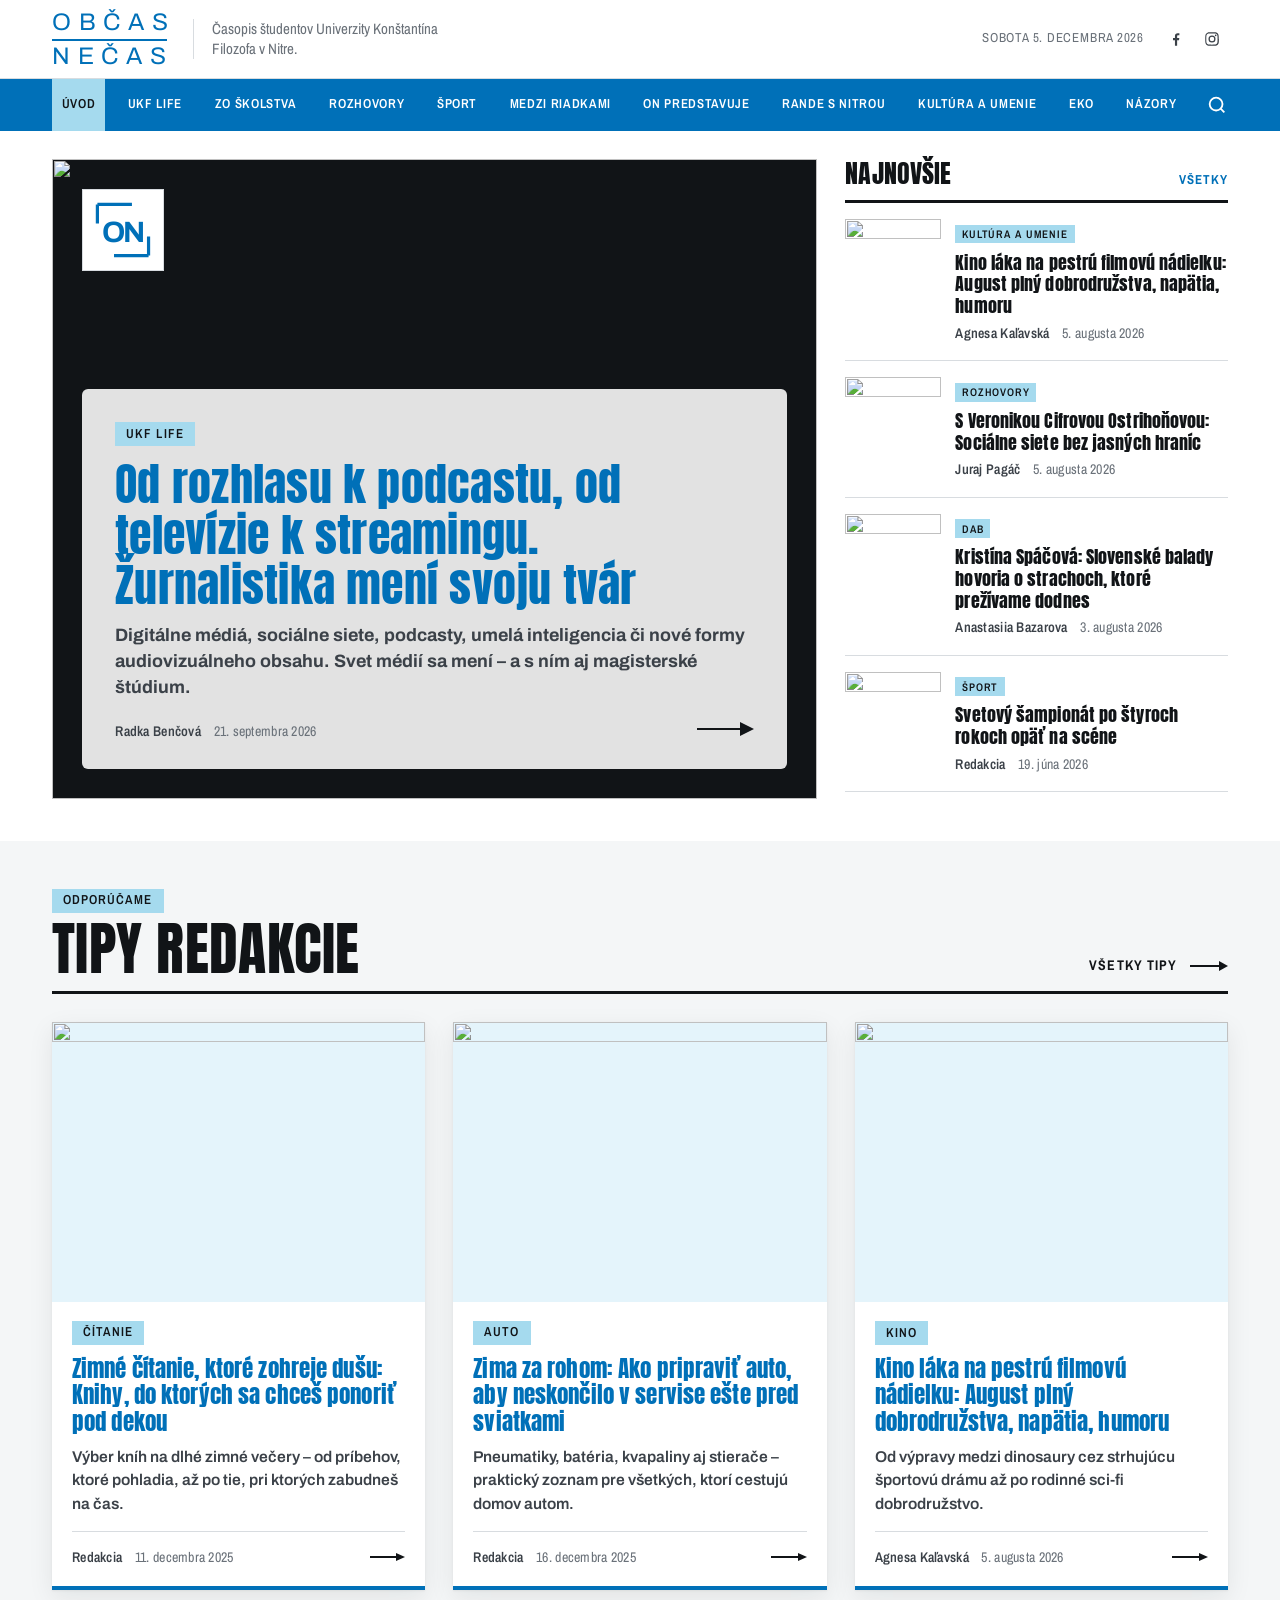
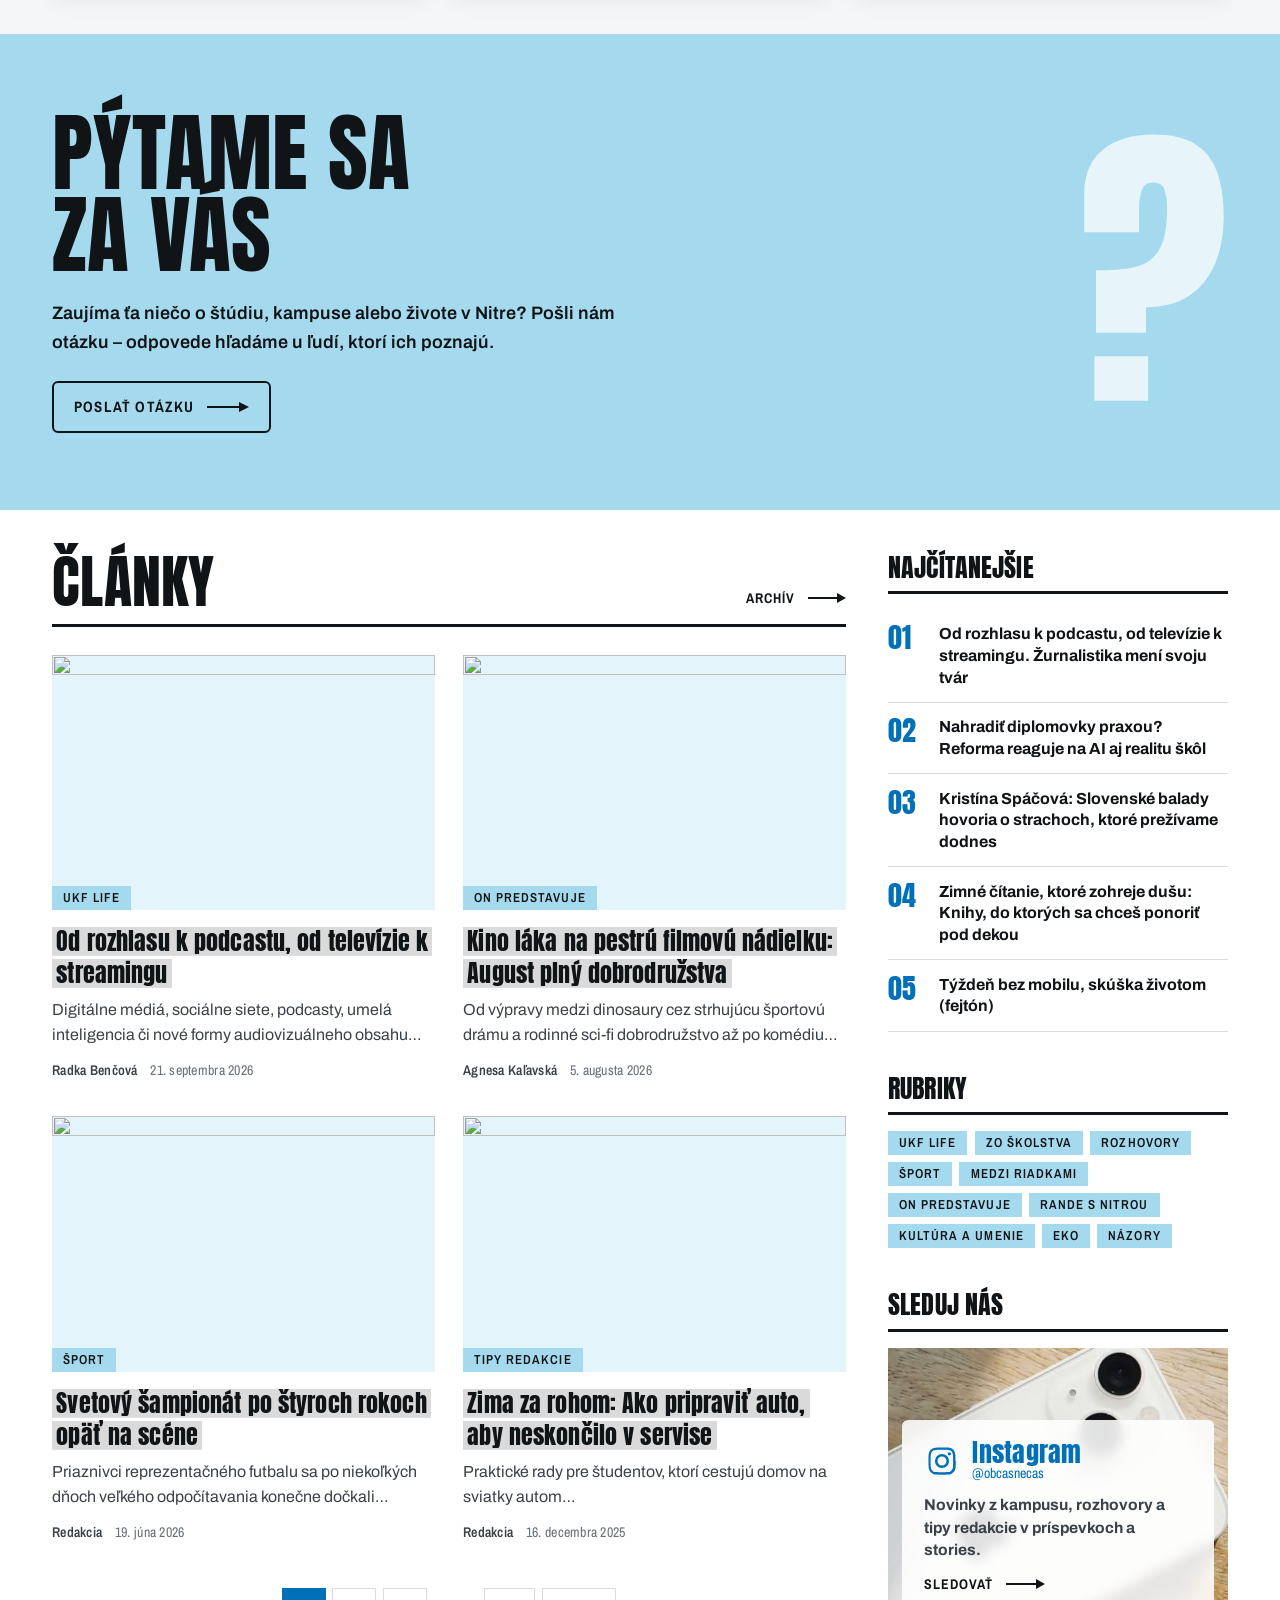
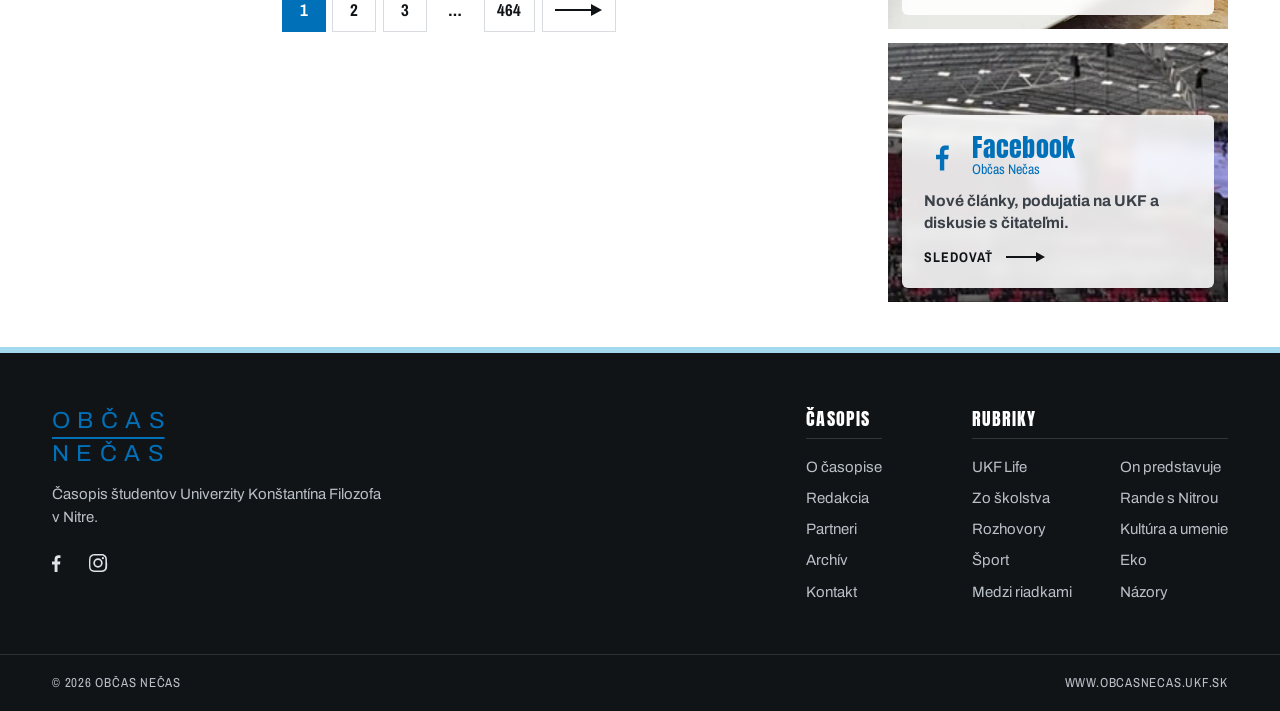
==== index.html @ a371ff27 "initial design" ====
<!DOCTYPE html>
<html lang="sk">
<head>
  <meta charset="UTF-8">
  <meta name="viewport" content="width=device-width, initial-scale=1.0">
  <title>Občas Nečas – časopis študentov UKF v Nitre</title>
  <meta name="description" content="Občas Nečas – univerzitný časopis a web študentov Univerzity Konštantína Filozofa v Nitre.">
  <meta name="theme-color" content="#0070b8">

  <link rel="preconnect" href="https://fonts.googleapis.com">
  <link rel="preconnect" href="https://fonts.gstatic.com" crossorigin>
  <link href="https://fonts.googleapis.com/css2?family=Anton&family=Archivo+Narrow:wght@400;500;600;700&family=Archivo:ital,wght@0,400;0,600;0,700;0,800;1,400;1,700&display=swap" rel="stylesheet">
  <link rel="stylesheet" href="css/main.css">
</head>
<body>

<!-- Ikony (SVG sprite) -->
<svg width="0" height="0" style="position:absolute" aria-hidden="true">
  <symbol id="i-fb" viewBox="0 0 24 24"><path d="M13.5 21v-7.5h2.5l.4-3h-2.9V8.6c0-.9.3-1.5 1.5-1.5h1.5V4.4c-.3 0-1.2-.1-2.2-.1-2.2 0-3.7 1.3-3.7 3.8v2.4H8v3h2.6V21h2.9z"/></symbol>
  <symbol id="i-ig" viewBox="0 0 24 24"><path d="M12 7.3A4.7 4.7 0 1 0 12 16.7 4.7 4.7 0 0 0 12 7.3zm0 7.7a3 3 0 1 1 0-6 3 3 0 0 1 0 6zm4.9-8.9a1.1 1.1 0 1 1 0 2.2 1.1 1.1 0 0 1 0-2.2zM21 12c0-2.5 0-2.8-.1-3.8-.1-1-.2-1.6-.4-2.2a4.6 4.6 0 0 0-2.6-2.6c-.6-.2-1.2-.4-2.2-.4C14.8 3 14.5 3 12 3s-2.8 0-3.8.1c-1 0-1.6.2-2.2.4A4.6 4.6 0 0 0 3.5 6c-.2.6-.4 1.2-.4 2.2C3 9.2 3 9.5 3 12s0 2.8.1 3.8c0 1 .2 1.6.4 2.2a4.6 4.6 0 0 0 2.6 2.6c.6.2 1.2.4 2.2.4 1 .1 1.3.1 3.8.1s2.8 0 3.8-.1c1 0 1.6-.2 2.2-.4a4.6 4.6 0 0 0 2.6-2.6c.2-.6.4-1.2.4-2.2.1-1 .1-1.3.1-3.8zm-1.7 3.7c0 .9-.2 1.4-.3 1.7a2.9 2.9 0 0 1-1.7 1.7c-.3.1-.8.3-1.7.3-1 .1-1.3.1-3.7.1s-2.7 0-3.7-.1c-.9 0-1.4-.2-1.7-.3a2.9 2.9 0 0 1-1.7-1.7c-.1-.3-.3-.8-.3-1.7-.1-1-.1-1.3-.1-3.7s0-2.7.1-3.7c0-.9.2-1.4.3-1.7a2.9 2.9 0 0 1 1.7-1.7c.3-.1.8-.3 1.7-.3 1-.1 1.3-.1 3.7-.1s2.7 0 3.7.1c.9 0 1.4.2 1.7.3a2.9 2.9 0 0 1 1.7 1.7c.1.3.3.8.3 1.7.1 1 .1 1.3.1 3.7s0 2.7-.1 3.7z"/></symbol>
  <symbol id="i-sp" viewBox="0 0 24 24"><path d="M12 3a9 9 0 1 0 0 18 9 9 0 0 0 0-18zm4.1 13a.6.6 0 0 1-.8.2c-2.3-1.4-5.1-1.7-8.5-.9a.6.6 0 1 1-.3-1.1c3.7-.8 6.8-.5 9.4 1a.6.6 0 0 1 .2.8zm1.1-2.4a.7.7 0 0 1-1 .2c-2.6-1.6-6.5-2-9.6-1.1a.7.7 0 1 1-.4-1.4c3.5-1 7.8-.5 10.8 1.3.3.2.4.7.2 1zm.1-2.5C14.2 9.3 9.1 9.1 6.1 10a.8.8 0 1 1-.5-1.6c3.4-1 9-.8 12.6 1.3a.8.8 0 0 1-.9 1.4z"/></symbol>
  <symbol id="i-menu" viewBox="0 0 24 24"><path d="M3 6h18M3 12h18M3 18h18"/></symbol>
  <symbol id="i-search" viewBox="0 0 24 24"><circle cx="11" cy="11" r="7"/><path d="m20 20-4-4"/></symbol>
  <!-- ON logo: modré ON s rohovými linkami -->
  <symbol id="on-logo" viewBox="0 0 100 100">
    <path d="M10 10H64M10 10V40M90 90H36M90 90V60" fill="none" stroke="#0070b8" stroke-width="5"/>
    <text x="50" y="69" text-anchor="middle" fill="#0070b8" font-family="Archivo, Arial, sans-serif" font-weight="700" font-size="46" letter-spacing="-2">ON</text>
  </symbol>
</svg>

<a class="skip-link" href="#obsah">Preskočiť na obsah</a>

<!-- ============ HLAVIČKA ============ -->
<header>
  <div class="masthead">
    <div class="container">
      <a class="brand" href="index.html" aria-label="Občas Nečas – úvod">
        <span class="wordmark"><span>Občas</span><span>Nečas</span></span>
        <span class="brand__tagline">Časopis študentov Univerzity Konštantína Filozofa v&nbsp;Nitre.</span>
      </a>
      <div class="masthead__aside">
        <span class="masthead__date" id="dnes">pondelok, 5. októbra 2026</span>
        <ul class="social">
          <li><a href="https://www.facebook.com/ObcasNecas/" target="_blank" rel="noopener" aria-label="Facebook"><svg><use href="#i-fb"/></svg></a></li>
          <li><a href="https://www.instagram.com/ObcasNecas/" target="_blank" rel="noopener" aria-label="Instagram"><svg><use href="#i-ig"/></svg></a></li>
        </ul>
      </div>
    </div>
  </div>

  <nav class="nav" aria-label="Rubriky">
    <div class="container">
      <button class="nav__toggle" type="button" aria-expanded="false" aria-controls="menu">
        <svg aria-hidden="true"><use href="#i-menu"/></svg> Rubriky
      </button>
      <ul class="nav__menu" id="menu">
        <li><a href="index.html" aria-current="page">Úvod</a></li>
        <li><a href="#">UKF Life</a></li>
        <li><a href="rubrika.html">Zo školstva</a></li>
        <li><a href="#">Rozhovory</a></li>
        <li><a href="#">Šport</a></li>
        <li><a href="#">Medzi riadkami</a></li>
        <li><a href="#">ON predstavuje</a></li>
        <li><a href="#">Rande s Nitrou</a></li>
        <li><a href="#">Kultúra a umenie</a></li>
        <li><a href="#">EKO</a></li>
        <li><a href="#">Názory</a></li>
      </ul>
      <button class="nav__search-toggle" type="button" aria-label="Vyhľadať">
        <svg aria-hidden="true"><use href="#i-search"/></svg>
      </button>
    </div>
  </nav>
</header>

<main id="obsah">

  <!-- ============ HLAVNÝ ČLÁNOK — v štýle IG príspevku ============ -->
  <section class="lead container" aria-label="Hlavný článok">
    <div class="lead__grid">

      <article class="hero">
        <img class="hero__img" src="https://www.obcasnecas.ukf.sk/wp-content/2026/09/1.1..jpg" alt="">
        <span class="on-logo" aria-hidden="true"><svg><use href="#on-logo"/></svg></span>
        <div class="post-panel">
          <a class="tab" href="#">UKF Life</a>
          <h2><a href="clanok.html">Od rozhlasu k podcastu, od televízie k streamingu. Žurnalistika mení svoju tvár</a></h2>
          <p>Digitálne médiá, sociálne siete, podcasty, umelá inteligencia či nové formy audiovizuálneho obsahu. Svet médií sa mení – a s ním aj magisterské štúdium.</p>
          <div class="post-panel__foot">
            <div class="meta"><span class="author">Radka Benčová</span><span>21. septembra 2026</span></div>
            <a href="clanok.html" aria-label="Čítať článok"><span class="arrow" aria-hidden="true"></span></a>
          </div>
        </div>
      </article>

      <aside class="latest" aria-labelledby="najnovsie">
        <div class="latest__head">
          <h2 id="najnovsie">Najnovšie</h2>
          <a href="#clanky">Všetky</a>
        </div>
        <ol>
          <li>
            <img src="https://www.obcasnecas.ukf.sk/wp-content/2026/08/labkova_patrola_02-3.jpg" alt="" loading="lazy">
            <div>
              <a class="tab" href="#">Kultúra a umenie</a>
              <h3><a href="clanok.html">Kino láka na pestrú filmovú nádielku: August plný dobrodružstva, napätia, humoru</a></h3>
              <div class="meta"><span class="author">Agnesa Kaľavská</span><span>5. augusta 2026</span></div>
            </div>
          </li>
          <li>
            <img src="https://www.obcasnecas.ukf.sk/wp-content/2026/04/veronika-scaled.jpg" alt="" loading="lazy">
            <div>
              <a class="tab" href="#">Rozhovory</a>
              <h3><a href="clanok.html">S Veronikou Cifrovou Ostrihoňovou: Sociálne siete bez jasných hraníc</a></h3>
              <div class="meta"><span class="author">Juraj Pagáč</span><span>5. augusta 2026</span></div>
            </div>
          </li>
          <li>
            <img src="https://www.obcasnecas.ukf.sk/wp-content/2026/08/kristinna.jpg" alt="" loading="lazy">
            <div>
              <a class="tab" href="#">DAB</a>
              <h3><a href="clanok.html">Kristína Spáčová: Slovenské balady hovoria o strachoch, ktoré prežívame dodnes</a></h3>
              <div class="meta"><span class="author">Anastasiia Bazarova</span><span>3. augusta 2026</span></div>
            </div>
          </li>
          <li>
            <img src="https://www.obcasnecas.ukf.sk/wp-content/2026/06/iii.jpg" alt="" loading="lazy">
            <div>
              <a class="tab" href="#">Šport</a>
              <h3><a href="clanok.html">Svetový šampionát po štyroch rokoch opäť na scéne</a></h3>
              <div class="meta"><span class="author">Redakcia</span><span>19. júna 2026</span></div>
            </div>
          </li>
        </ol>
      </aside>

    </div>
  </section>

  <!-- ============ TIPY REDAKCIE ============ -->
  <section class="section section--alt" id="tipy" aria-labelledby="h-tipy">
    <div class="container">
      <header class="section-head">
        <div>
          <span class="tab">Odporúčame</span>
          <h2 id="h-tipy">Tipy redakcie</h2>
        </div>
        <a class="section-head__more" href="#">Všetky tipy <span class="arrow" aria-hidden="true"></span></a>
      </header>

      <div class="tips">
        <article class="tip">
          <a class="tip__media" href="clanok.html" tabindex="-1" aria-hidden="true">
            <img src="https://www.obcasnecas.ukf.sk/wp-content/2025/12/image-16.png" alt="" loading="lazy">
          </a>
          <div class="tip__body">
            <span class="tab">Čítanie</span>
            <h3><a href="clanok.html">Zimné čítanie, ktoré zohreje dušu: Knihy, do ktorých sa chceš ponoriť pod dekou</a></h3>
            <p>Výber kníh na dlhé zimné večery – od príbehov, ktoré pohladia, až po tie, pri ktorých zabudneš na čas.</p>
            <div class="tip__foot">
              <span class="meta"><span class="author">Redakcia</span><span>11. decembra 2025</span></span>
              <a class="tip__more" href="clanok.html"><span class="arrow" aria-hidden="true"></span></a>
            </div>
          </div>
        </article>

        <article class="tip">
          <a class="tip__media" href="clanok.html" tabindex="-1" aria-hidden="true">
            <img src="https://www.obcasnecas.ukf.sk/wp-content/2025/12/gg-scaled.jpg" alt="" loading="lazy">
          </a>
          <div class="tip__body">
            <span class="tab">Auto</span>
            <h3><a href="clanok.html">Zima za rohom: Ako pripraviť auto, aby neskončilo v servise ešte pred sviatkami</a></h3>
            <p>Pneumatiky, batéria, kvapaliny aj stierače – praktický zoznam pre všetkých, ktorí cestujú domov autom.</p>
            <div class="tip__foot">
              <span class="meta"><span class="author">Redakcia</span><span>16. decembra 2025</span></span>
              <a class="tip__more" href="clanok.html"><span class="arrow" aria-hidden="true"></span></a>
            </div>
          </div>
        </article>

        <article class="tip">
          <a class="tip__media" href="clanok.html" tabindex="-1" aria-hidden="true">
            <img src="https://www.obcasnecas.ukf.sk/wp-content/2026/08/labkova_patrola_02-3.jpg" alt="" loading="lazy">
          </a>
          <div class="tip__body">
            <span class="tab">Kino</span>
            <h3><a href="clanok.html">Kino láka na pestrú filmovú nádielku: August plný dobrodružstva, napätia, humoru</a></h3>
            <p>Od výpravy medzi dinosaury cez strhujúcu športovú drámu až po rodinné sci-fi dobrodružstvo.</p>
            <div class="tip__foot">
              <span class="meta"><span class="author">Agnesa Kaľavská</span><span>5. augusta 2026</span></span>
              <a class="tip__more" href="clanok.html"><span class="arrow" aria-hidden="true"></span></a>
            </div>
          </div>
        </article>
      </div>
    </div>
  </section>

  <!-- ============ PÝTAME SA ZA VÁS — strana z tlače ============ -->
  <section class="ask" aria-labelledby="h-ask">
    <div class="container">
      <div class="ask__content">
        <h2 id="h-ask">Pýtame sa<br>za vás</h2>
        <p>Zaujíma ťa niečo o štúdiu, kampuse alebo živote v Nitre? Pošli nám otázku – odpovede hľadáme u ľudí, ktorí ich poznajú.</p>
        <a class="btn btn--ghost" href="kontakt.html#formular">Poslať otázku <span class="arrow" aria-hidden="true"></span></a>
      </div>
      <span class="ask__mark" aria-hidden="true">?</span>
    </div>
  </section>

  <!-- ============ ČLÁNKY + BOČNÝ PANEL ============ -->
  <section class="section" id="clanky" aria-labelledby="h-clanky">
    <div class="container split">
      <div>
        <header class="section-head">
          <h2 id="h-clanky">Články</h2>
          <a class="section-head__more" href="#">Archív <span class="arrow" aria-hidden="true"></span></a>
        </header>

        <div class="grid grid--2">
          <article class="card">
            <a class="card__media" href="clanok.html">
              <img src="https://www.obcasnecas.ukf.sk/wp-content/2026/09/1.1..jpg" alt="" loading="lazy">
              <span class="tab">UKF Life</span>
            </a>
            <div class="card__body">
              <h3><a href="clanok.html"><span class="headline-band">Od rozhlasu k podcastu, od televízie k streamingu</span></a></h3>
              <p>Digitálne médiá, sociálne siete, podcasty, umelá inteligencia či nové formy audiovizuálneho obsahu…</p>
              <div class="meta"><span class="author">Radka Benčová</span><span>21. septembra 2026</span></div>
            </div>
          </article>

          <article class="card">
            <a class="card__media" href="clanok.html">
              <img src="https://www.obcasnecas.ukf.sk/wp-content/2026/08/labkova_patrola_02-3.jpg" alt="" loading="lazy">
              <span class="tab">ON predstavuje</span>
            </a>
            <div class="card__body">
              <h3><a href="clanok.html"><span class="headline-band">Kino láka na pestrú filmovú nádielku: August plný dobrodružstva</span></a></h3>
              <p>Od výpravy medzi dinosaury cez strhujúcu športovú drámu a rodinné sci-fi dobrodružstvo až po komédiu…</p>
              <div class="meta"><span class="author">Agnesa Kaľavská</span><span>5. augusta 2026</span></div>
            </div>
          </article>

          <article class="card">
            <a class="card__media" href="clanok.html">
              <img src="https://www.obcasnecas.ukf.sk/wp-content/2026/06/iii.jpg" alt="" loading="lazy">
              <span class="tab">Šport</span>
            </a>
            <div class="card__body">
              <h3><a href="clanok.html"><span class="headline-band">Svetový šampionát po štyroch rokoch opäť na scéne</span></a></h3>
              <p>Priaznivci reprezentačného futbalu sa po niekoľkých dňoch veľkého odpočítavania konečne dočkali…</p>
              <div class="meta"><span class="author">Redakcia</span><span>19. júna 2026</span></div>
            </div>
          </article>

          <article class="card">
            <a class="card__media" href="clanok.html">
              <img src="https://www.obcasnecas.ukf.sk/wp-content/2025/12/gg-scaled.jpg" alt="" loading="lazy">
              <span class="tab">Tipy redakcie</span>
            </a>
            <div class="card__body">
              <h3><a href="clanok.html"><span class="headline-band">Zima za rohom: Ako pripraviť auto, aby neskončilo v servise</span></a></h3>
              <p>Praktické rady pre študentov, ktorí cestujú domov na sviatky autom…</p>
              <div class="meta"><span class="author">Redakcia</span><span>16. decembra 2025</span></div>
            </div>
          </article>
        </div>

        <nav class="pagination" aria-label="Stránkovanie">
          <span aria-current="page">1</span>
          <a href="#">2</a>
          <a href="#">3</a>
          <span class="dots">…</span>
          <a href="#">464</a>
          <a href="#"><span class="arrow" aria-hidden="true"></span></a>
        </nav>
      </div>

      <aside aria-label="Bočný panel">
        <section class="widget">
          <h2 class="widget__title">Najčítanejšie</h2>
          <ol class="popular">
            <li><a href="clanok.html">Od rozhlasu k podcastu, od televízie k streamingu. Žurnalistika mení svoju tvár</a></li>
            <li><a href="clanok.html">Nahradiť diplomovky praxou? Reforma reaguje na AI aj realitu škôl</a></li>
            <li><a href="clanok.html">Kristína Spáčová: Slovenské balady hovoria o strachoch, ktoré prežívame dodnes</a></li>
            <li><a href="clanok.html">Zimné čítanie, ktoré zohreje dušu: Knihy, do ktorých sa chceš ponoriť pod dekou</a></li>
            <li><a href="clanok.html">Týždeň bez mobilu, skúška životom (fejtón)</a></li>
          </ol>
        </section>

        <section class="widget">
          <h2 class="widget__title">Rubriky</h2>
          <div class="rubrics">
            <a class="tab" href="#">UKF Life</a>
            <a class="tab" href="rubrika.html">Zo školstva</a>
            <a class="tab" href="#">Rozhovory</a>
            <a class="tab" href="#">Šport</a>
            <a class="tab" href="#">Medzi riadkami</a>
            <a class="tab" href="#">On predstavuje</a>
            <a class="tab" href="#">Rande s Nitrou</a>
            <a class="tab" href="#">Kultúra a umenie</a>
            <a class="tab" href="#">Eko</a>
            <a class="tab" href="#">Názory</a>
          </div>
        </section>

        <section class="widget" aria-labelledby="h-sledujte">
          <h2 class="widget__title" id="h-sledujte">Sleduj nás</h2>

          <!-- Instagram — v štýle IG príspevku: fotka + priesvitný panel -->
          <a class="social-box social-box--ig" href="https://www.instagram.com/ObcasNecas/" target="_blank" rel="noopener">
            <img class="social-box__bg" src="img/instagram/ig-box.jpg" alt="" loading="lazy">
            <span class="social-box__panel">
              <span class="social-box__head">
                <svg aria-hidden="true"><use href="#i-ig"/></svg>
                <span><strong>Instagram</strong>@obcasnecas</span>
              </span>
              <span class="social-box__text">Novinky z kampusu, rozhovory a tipy redakcie v príspevkoch a stories.</span>
              <span class="social-box__cta">Sledovať <span class="arrow" aria-hidden="true"></span></span>
            </span>
          </a>

          <!-- Facebook — rovnaký štýl: fotka + priesvitný panel -->
          <a class="social-box social-box--fb" href="https://www.facebook.com/ObcasNecas/" target="_blank" rel="noopener">
            <img class="social-box__bg" src="img/instagram/fb-box.jpg" alt="" loading="lazy">
            <span class="social-box__panel">
              <span class="social-box__head">
                <svg aria-hidden="true"><use href="#i-fb"/></svg>
                <span><strong>Facebook</strong>Občas Nečas</span>
              </span>
              <span class="social-box__text">Nové články, podujatia na UKF a diskusie s čitateľmi.</span>
              <span class="social-box__cta">Sledovať <span class="arrow" aria-hidden="true"></span></span>
            </span>
          </a>
        </section>
      </aside>
    </div>
  </section>

</main>

<!-- ============ PÄTIČKA ============ -->
<footer class="footer">
  <div class="container footer__top">
    <div class="footer__brand">
      <a class="wordmark" href="index.html"><span>Občas</span><span>Nečas</span></a>
      <p>Časopis študentov Univerzity Konštantína Filozofa v&nbsp;Nitre.</p>
      <div class="footer__social">
        <a href="https://www.facebook.com/ObcasNecas/" target="_blank" rel="noopener" aria-label="Facebook"><svg aria-hidden="true"><use href="#i-fb"/></svg></a>
        <a href="https://www.instagram.com/ObcasNecas/" target="_blank" rel="noopener" aria-label="Instagram"><svg aria-hidden="true"><use href="#i-ig"/></svg></a>
      </div>
    </div>

    <nav class="footer__nav" aria-label="Pätička">
      <div>
        <h3>Časopis</h3>
        <ul class="footer__links">
          <li><a href="o-casopise.html">O časopise</a></li>
          <li><a href="redakcia.html">Redakcia</a></li>
          <li><a href="partneri.html">Partneri</a></li>
          <li><a href="archiv.html">Archív</a></li>
          <li><a href="kontakt.html">Kontakt</a></li>
        </ul>
      </div>
      <div>
        <h3>Rubriky</h3>
        <ul class="footer__links footer__links--cols">
          <li><a href="#">UKF Life</a></li>
          <li><a href="rubrika.html">Zo školstva</a></li>
          <li><a href="#">Rozhovory</a></li>
          <li><a href="#">Šport</a></li>
          <li><a href="#">Medzi riadkami</a></li>
          <li><a href="#">On predstavuje</a></li>
          <li><a href="#">Rande s Nitrou</a></li>
          <li><a href="#">Kultúra a umenie</a></li>
          <li><a href="#">Eko</a></li>
          <li><a href="#">Názory</a></li>
        </ul>
      </div>
    </nav>
  </div>

  <!-- folio — ako pätička strany v tlači -->
  <div class="folio">
    <div class="container">
      <span>© 2026 Občas Nečas</span>
      <a href="https://www.obcasnecas.ukf.sk">www.obcasnecas.ukf.sk</a>
    </div>
  </div>
</footer>

<script>
  // mobilné menu
  const nav = document.querySelector('.nav');
  const toggle = nav.querySelector('.nav__toggle');
  toggle.addEventListener('click', () => {
    const open = nav.classList.toggle('is-open');
    toggle.setAttribute('aria-expanded', open);
  });


  // dnešný dátum
  document.getElementById('dnes').textContent =
    new Date().toLocaleDateString('sk-SK', { weekday: 'long', day: 'numeric', month: 'long', year: 'numeric' });
</script>
</body>
</html>
---- css/main.css ----
/* ==========================================================================
   OBČAS NEČAS — main.css
   Nový vizuál webu časopisu študentov UKF v Nitre.

   Dizajnový jazyk je odvodený z dvoch zdrojov, aby web, tlač a sociálne
   siete pôsobili ako jedna značka (rovnaký princíp ako Spektrum STU, kde
   web preberá písma, rubriky aj čierny „SPEKTRUM“ blok z tlačeného vydania):

   1) Tlačené vydanie 02/2022
      - titulky v kondenzovanom grotesku (Impact)   -> Anton
      - sivý pás #dadada za titulkom                 -> .headline-band
      - svetlomodrá #a5daee: záložka rubriky, popisky fotiek
      - sadzba textu Arial Narrow                    -> Archivo / Archivo Narrow
      - logo OBČAS / NEČAS: riedené verzálky       -> .wordmark
      - pätička strany „Občas nečas | www.obcasnecas.ukf.sk“
      - otáznik „Pýtame sa za vás“                   -> .ask

   2) Príspevky na Instagrame
      - modré ON logo v bielom štvorci               -> .on-logo
      - modrý titulok #0070b8 + tučný perex na
        priesvitnom bielom paneli + šípka →          -> .post-panel
   ========================================================================== */

/* ---------- 1. Tokeny ---------- */
:root {
  /* farby značky */
  --on-blue: #0070b8;          /* modrá z loga a IG titulkov */
  --on-blue-dark: #005189;
  --on-sky: #a5daee;           /* svetlomodrá z tlače (záložky, popisky) */
  --on-sky-soft: #e4f4fb;
  --on-gray: #dadada;          /* sivý pás za titulkom v tlači */

  /* neutrálne */
  --ink: #111417;
  --ink-soft: #3b4148;
  --muted: #6a7179;
  --line: #d8dce0;
  --paper: #ffffff;
  --paper-alt: #f4f6f7;
  --panel: rgba(255, 255, 255, 0.88);

  /* písma */
  --font-display: "Anton", Impact, "Arial Narrow Bold", sans-serif;
  --font-body: "Archivo", "Arial", system-ui, sans-serif;
  --font-narrow: "Archivo Narrow", "Arial Narrow", "Archivo", sans-serif;

  /* rozmery */
  --container: 1240px;
  --gutter: clamp(16px, 3vw, 32px);
  --gap: clamp(16px, 2.2vw, 28px);
  --radius: 6px;               /* IG panely majú jemne zaoblené rohy */

  --shadow: 0 1px 2px rgba(17, 20, 23, .06), 0 8px 24px rgba(17, 20, 23, .08);
  --ease: cubic-bezier(.2, .7, .2, 1);
}

/* ---------- 2. Základ ---------- */
*,
*::before,
*::after { box-sizing: border-box; }

html { -webkit-text-size-adjust: 100%; scroll-behavior: smooth; }

body {
  margin: 0;
  background: var(--paper);
  color: var(--ink);
  font-family: var(--font-body);
  font-size: 1.0625rem;
  line-height: 1.6;
  -webkit-font-smoothing: antialiased;
  text-rendering: optimizeLegibility;
}

img { display: block; max-width: 100%; height: auto; }

a { color: inherit; text-decoration: none; }
a:hover { color: var(--on-blue); }

:focus-visible {
  outline: 3px solid var(--on-blue);
  outline-offset: 2px;
}

h1, h2, h3, h4 {
  margin: 0;
  font-family: var(--font-display);
  font-weight: 400;              /* Anton má len jeden rez */
  line-height: 1.12;
  letter-spacing: .005em;
}

p { margin: 0 0 1em; }

.container {
  width: 100%;
  max-width: var(--container);
  margin-inline: auto;
  padding-inline: var(--gutter);
}

.sr-only {
  position: absolute !important;
  width: 1px; height: 1px;
  overflow: hidden;
  clip: rect(0 0 0 0);
  white-space: nowrap;
}

.skip-link {
  position: absolute;
  left: 1rem; top: -100px;
  z-index: 100;
  padding: .6rem 1rem;
  background: var(--on-blue);
  color: #fff;
  font-weight: 700;
}
.skip-link:focus { top: 1rem; color: #fff; }

/* ---------- 3. Značka ---------- */

/* ON logo — biely štvorec, modré ON s rohovými linkami (ako na IG) */
.on-logo {
  display: inline-grid;
  place-items: center;
  flex: none;
  width: 64px;
  aspect-ratio: 1;
  background: #fff;
  box-shadow: inset 0 0 0 1px var(--line);
}
.on-logo svg { width: 78%; height: auto; }

/* Wordmark OBČAS / NEČAS — z obálky tlačeného vydania: riedené verzálky
   pod sebou, oddelené modrou linkou */
.wordmark {
  display: inline-flex;
  flex-direction: column;
  flex: none;
  color: var(--on-blue);
  font-family: var(--font-body);
  font-weight: 400;
  font-size: clamp(1.15rem, 1.9vw, 1.5rem);
  line-height: 1;
  letter-spacing: .32em;
  text-transform: uppercase;
  white-space: nowrap;
}
.wordmark span + span {
  margin-top: .2em;
  padding-top: .2em;
  /* linka končí na poslednom písmene — odpočíta riedenie (.32em) za „S“ */
  background: linear-gradient(var(--wordmark-rule, currentColor), var(--wordmark-rule, currentColor))
    left top / calc(100% - .32em) 2px no-repeat;
}
.wordmark:hover { color: var(--on-blue-dark); }

/* Záložka rubriky — svetlomodrý štítok z hlavičky strany v tlači */
.tab {
  display: inline-block;
  padding: .3em .85em .25em;
  background: var(--on-sky);
  color: var(--ink);
  font-family: var(--font-narrow);
  font-size: .8125rem;
  font-weight: 600;
  letter-spacing: .08em;
  line-height: 1.3;
  text-transform: uppercase;
}
a.tab:hover { background: var(--on-blue); color: #fff; }

.tab--blue { background: var(--on-blue); color: #fff; }

/* Titulok so sivým pásom — ako „Jozef Palitefka: Prvá pomoc…“ v tlači */
.headline-band {
  display: inline;
  padding: 0 .18em;
  /* pás je nižší než content-box písma Anton, aby neprekryl dĺžne
     (p, y, j) predchádzajúceho riadku */
  background: linear-gradient(var(--on-gray), var(--on-gray)) 0 60% / 100% 78% no-repeat;
  -webkit-box-decoration-break: clone;
  box-decoration-break: clone;
}

/* Šípka → z IG príspevkov */
.arrow {
  display: inline-block;
  width: 2.75em;
  height: .75em;
  flex: none;
  background:
    linear-gradient(currentColor, currentColor) left center / calc(100% - .35em) 2px no-repeat;
  position: relative;
  transition: transform .25s var(--ease);
}
.arrow::after {
  content: "";
  position: absolute;
  right: 0; top: 50%;
  border-left: .7em solid currentColor;
  border-top: .375em solid transparent;
  border-bottom: .375em solid transparent;
  transform: translateY(-50%);
}
a:hover .arrow { transform: translateX(6px); }

/* Meta riadok článku — štýl pätičky strany */
.meta {
  display: flex;
  flex-wrap: wrap;
  gap: .25em .9em;
  color: var(--muted);
  font-family: var(--font-narrow);
  font-size: .875rem;
  letter-spacing: .02em;
}
.meta .author { color: var(--ink-soft); font-weight: 600; }

/* ---------- 4. Hlavička ---------- */
.social {
  display: flex;
  gap: .25rem;
  margin: 0; padding: 0;
  list-style: none;
}
.social a {
  display: grid;
  place-items: center;
  width: 32px; height: 32px;
  color: var(--ink-soft);
}
.social a:hover { color: var(--on-blue); }
.social svg { width: 18px; height: 18px; fill: currentColor; }

.masthead {
  border-bottom: 1px solid var(--line);
}
.masthead .container {
  display: flex;
  align-items: center;
  justify-content: space-between;
  gap: var(--gap);
  min-height: 64px;
  padding-block: 10px;
}
.brand {
  display: flex;
  align-items: center;
  gap: 1.1rem;
  min-width: 0;
}
.masthead__aside {
  display: flex;
  align-items: center;
  gap: 1rem;
}
.masthead__date {
  display: none;
  color: var(--muted);
  font-family: var(--font-narrow);
  font-size: .8125rem;
  letter-spacing: .06em;
  text-transform: uppercase;
}
.brand__tagline {
  display: none;
  max-width: 17em;
  padding-left: 1.1rem;
  border-left: 1px solid var(--line);
  color: var(--muted);
  font-family: var(--font-narrow);
  font-size: .9375rem;
  line-height: 1.35;
}


/* Navigácia — modrý pás, aktívna rubrika ako svetlomodrá záložka */
.nav {
  position: sticky;
  top: 0;
  z-index: 50;
  background: var(--on-blue);
  color: #fff;
}
.nav .container {
  display: flex;
  align-items: stretch;
  justify-content: space-between;
  min-height: 52px;
}
.nav__toggle,
.nav__search-toggle {
  display: inline-flex;
  align-items: center;
  gap: .6rem;
  padding: 0 .25rem;
  border: 0;
  background: none;
  color: inherit;
  font-family: var(--font-narrow);
  font-size: .9375rem;
  font-weight: 600;
  letter-spacing: .1em;
  text-transform: uppercase;
  cursor: pointer;
}
.nav__toggle svg,
.nav__search-toggle svg { width: 22px; height: 22px; stroke: currentColor; fill: none; stroke-width: 2; }

.nav__menu {
  display: none;
  margin: 0; padding: 0;
  list-style: none;
}
.nav__menu a {
  display: flex;
  align-items: center;
  height: 100%;
  padding: .85rem .8rem;
  font-family: var(--font-narrow);
  font-size: .9375rem;
  font-weight: 600;
  letter-spacing: .07em;
  text-transform: uppercase;
  white-space: nowrap;
}
.nav__menu a:hover { background: var(--on-blue-dark); color: #fff; }
.nav__menu a[aria-current="page"] { background: var(--on-sky); color: var(--ink); }

/* mobilné menu */
.nav.is-open .nav__menu {
  display: block;
  position: absolute;
  left: 0; right: 0; top: 100%;
  max-height: calc(100vh - 52px);
  overflow-y: auto;
  padding: .5rem var(--gutter) 1rem;
  background: var(--on-blue);
  border-top: 1px solid rgba(255, 255, 255, .2);
}
.nav.is-open .nav__menu a { padding-inline: 0; border-bottom: 1px solid rgba(255, 255, 255, .15); }

.btn {
  display: inline-flex;
  align-items: center;
  justify-content: center;
  gap: .8rem;
  padding: .75rem 1.25rem;
  border: 2px solid currentColor;
  border-radius: var(--radius);
  background: none;
  color: inherit;
  font-family: var(--font-narrow);
  font-size: .9375rem;
  font-weight: 700;
  letter-spacing: .08em;
  text-transform: uppercase;
  cursor: pointer;
  transition: background-color .2s, color .2s, border-color .2s;
}
.btn--solid { background: var(--on-blue); border-color: var(--on-blue); color: #fff; }
.btn--solid:hover { background: var(--on-blue-dark); border-color: var(--on-blue-dark); color: #fff; }
.btn--light { background: #fff; border-color: #fff; color: var(--on-blue); }
.btn--light:hover { background: var(--on-sky); border-color: var(--on-sky); color: var(--ink); }
.btn--ghost:hover { background: var(--ink); border-color: var(--ink); color: #fff; }

/* ---------- 5. Hlavný článok (IG panel) ---------- */
.lead {
  padding-block: var(--gap) calc(var(--gap) * 1.5);
}
.lead__grid {
  display: grid;
  gap: var(--gap);
}

.hero {
  position: relative;
  display: flex;
  flex-direction: column;
  justify-content: flex-end;
  min-height: clamp(420px, 62vw, 640px);
  padding: clamp(14px, 2.4vw, 30px);
  overflow: hidden;
  background: var(--ink);
  color: var(--ink);
  isolation: isolate;
}
.hero__img {
  position: absolute;
  inset: 0;
  z-index: -1;
  width: 100%; height: 100%;
  object-fit: cover;
  transition: transform .8s var(--ease);
}
.hero:hover .hero__img { transform: scale(1.03); }
.hero .on-logo {
  position: absolute;
  top: clamp(14px, 2.4vw, 30px);
  left: clamp(14px, 2.4vw, 30px);
  width: clamp(54px, 7vw, 82px);
}

/* Priesvitný biely panel — presne ako na IG príspevkoch */
.post-panel {
  position: relative;
  padding: clamp(16px, 2.4vw, 30px) clamp(16px, 2.6vw, 34px) clamp(14px, 2vw, 24px);
  border-radius: var(--radius);
  background: var(--panel);
  -webkit-backdrop-filter: blur(6px);
  backdrop-filter: blur(6px);
}
.post-panel .tab { margin-bottom: .8rem; }
.post-panel h2,
.post-panel h1 {
  color: var(--on-blue);
  font-size: clamp(1.75rem, 3.6vw, 3rem);
  line-height: 1.1;
}
.post-panel h2 a:hover { color: var(--on-blue-dark); }
.post-panel p {
  margin: .7em 0 0;
  max-width: 46em;
  color: var(--ink-soft);
  font-weight: 700;
  font-size: clamp(1rem, 1.4vw, 1.2rem);
  line-height: 1.45;
}
.post-panel__foot {
  display: flex;
  align-items: center;
  justify-content: space-between;
  gap: 1rem;
  margin-top: 1rem;
}
.post-panel__foot .arrow { color: var(--ink); font-size: 1.3rem; }

/* zoznam najnovších vedľa hlavného článku */
.latest {
  display: flex;
  flex-direction: column;
}
.latest__head {
  display: flex;
  align-items: baseline;
  justify-content: space-between;
  padding-bottom: .6rem;
  border-bottom: 3px solid var(--ink);
}
.latest__head h2 { font-size: 1.6rem; text-transform: uppercase; }
.latest__head a {
  font-family: var(--font-narrow);
  font-size: .8125rem;
  font-weight: 700;
  letter-spacing: .08em;
  text-transform: uppercase;
  color: var(--on-blue);
}
.latest ol { margin: 0; padding: 0; list-style: none; }
.latest li {
  display: grid;
  grid-template-columns: 96px 1fr;
  gap: 14px;
  padding-block: 16px;
  border-bottom: 1px solid var(--line);
}
.latest li img { width: 96px; aspect-ratio: 1; object-fit: cover; }
.latest h3 {
  margin: .35rem 0 .3rem;
  font-size: 1.15rem;
  line-height: 1.18;
}
.latest .tab { font-size: .6875rem; padding: .2em .6em; }

/* ---------- 6. Sekcie rubrík ---------- */
.section {
  padding-block: calc(var(--gap) * 1.6);
}
.section--alt { background: var(--paper-alt); }

/* Hlavička sekcie — veľký titulok ako „EDITORIÁL“ / „OBSAH“ v tlači */
.section-head {
  display: flex;
  align-items: flex-end;
  justify-content: space-between;
  flex-wrap: wrap;
  gap: .75rem 1.5rem;
  margin-bottom: var(--gap);
  padding-bottom: .9rem;
  border-bottom: 3px solid var(--ink);
}
.section-head h1,
.section-head h2 {
  font-size: clamp(2.2rem, 5vw, 3.6rem);
  line-height: .95;
  text-transform: uppercase;
}
.section-head .tab { margin-bottom: .6rem; }
.section-head__more {
  display: inline-flex;
  align-items: center;
  gap: .75rem;
  font-family: var(--font-narrow);
  font-size: .875rem;
  font-weight: 700;
  letter-spacing: .08em;
  text-transform: uppercase;
}

.grid {
  display: grid;
  gap: calc(var(--gap) * 1.25) var(--gap);
}

/* Karta článku */
.card {
  display: flex;
  flex-direction: column;
}
.card__media {
  position: relative;
  display: block;
  overflow: hidden;
  background: var(--on-sky-soft);
}
.card__media img {
  width: 100%;
  aspect-ratio: 3 / 2;
  object-fit: cover;
  transition: transform .6s var(--ease);
}
.card:hover .card__media img { transform: scale(1.04); }
/* rubrika na fotke = svetlomodrý popisok z tlače */
.card__media .tab {
  position: absolute;
  left: 0; bottom: 0;
}
.card__body { padding-top: .95rem; }
.card h3 {
  margin-bottom: .55rem;
  font-size: clamp(1.3rem, 1.9vw, 1.6rem);
  line-height: 1.32;             /* priestor, aby sa sivé pásy neprekrývali */
}
.card h3 a:hover .headline-band { background: var(--on-sky); color: var(--ink); }
.card p {
  margin: 0 0 .7rem;
  color: var(--ink-soft);
  font-size: 1rem;
  line-height: 1.55;
}

/* ---------- Tipy redakcie ----------
   Karta s modrým titulkom ako na IG príspevkoch. */
.tips {
  display: grid;
  gap: var(--gap);
}
.tip {
  position: relative;
  display: flex;
  flex-direction: column;
  background: var(--paper);
  border-bottom: 4px solid var(--on-blue);
  box-shadow: var(--shadow);
  transition: transform .3s var(--ease), box-shadow .3s var(--ease);
}
.tip:hover {
  transform: translateY(-4px);
  box-shadow: 0 2px 4px rgba(17, 20, 23, .06), 0 18px 40px rgba(17, 20, 23, .14);
}
.tip__media { display: block; overflow: hidden; background: var(--on-sky-soft); }
.tip__media img {
  width: 100%;
  aspect-ratio: 4 / 3;
  object-fit: cover;
  transition: transform .6s var(--ease);
}
.tip:hover .tip__media img { transform: scale(1.04); }

.tip__body {
  display: flex;
  flex: 1;
  flex-direction: column;
  padding: 1.15rem 1.25rem 1.1rem;
}
.tip__body .tab { align-self: flex-start; margin-bottom: .7rem; }
.tip h3 {
  margin-bottom: .6rem;
  color: var(--on-blue);
  font-size: clamp(1.3rem, 1.8vw, 1.55rem);
  line-height: 1.15;
}
.tip h3 a:hover { color: var(--on-blue-dark); }
.tip p {
  margin: 0 0 1rem;
  color: var(--ink-soft);
  font-weight: 600;
  font-size: .975rem;
  line-height: 1.5;
}
.tip__foot {
  display: flex;
  align-items: center;
  justify-content: space-between;
  gap: 1rem;
  margin-top: auto;
  padding-top: .85rem;
  border-top: 1px solid var(--line);
}
.tip__more {
  display: inline-flex;
  align-items: center;
  gap: .7rem;
  font-family: var(--font-narrow);
  font-size: .8125rem;
  font-weight: 700;
  letter-spacing: .08em;
  text-transform: uppercase;
}

/* ---------- 7. Pýtame sa za vás ---------- */
.ask {
  position: relative;
  overflow: hidden;
  background: var(--on-sky);
}
.ask .container {
  position: relative;
  display: grid;
  padding-block: clamp(40px, 6vw, 80px);
}
.ask__content {
  position: relative;
  z-index: 1;
  display: grid;
  gap: 1.5rem;
}
/* otáznik — na mobile skrytý, na desktope samostatný pravý stĺpec */
.ask__mark {
  display: none;
  color: #ffffffbc;
  font-family: var(--font-display);
  pointer-events: none;
  user-select: none;
}
.ask h2 {
  font-size: clamp(2.6rem, 7vw, 5.4rem);
  line-height: .95;
  text-transform: uppercase;
}
.ask p {
  max-width: 34em;
  margin: 0;
  font-size: 1.125rem;
  font-weight: 600;
}
.ask .btn { justify-self: start; }

/* ---------- 8. Dvojstĺpec: obsah + bočný panel ---------- */
.split {
  display: grid;
  gap: calc(var(--gap) * 1.5);
}

.widget + .widget { margin-top: calc(var(--gap) * 1.5); }
/* optické zarovnanie: vrch písmen nadpisu panelu s veľkým nadpisom sekcie vľavo */
.split > aside:not(.article-aside) > .widget:first-child { margin-top: -2px; }
.widget__title {
  margin-bottom: 1rem;
  padding-bottom: .6rem;
  border-bottom: 3px solid var(--ink);
  font-size: 1.6rem;
  text-transform: uppercase;
}

/* Najčítanejšie — číslovaný zoznam */
.popular { margin: 0; padding: 0; list-style: none; counter-reset: pop; }
.popular li {
  counter-increment: pop;
  display: grid;
  grid-template-columns: 2.4rem 1fr;
  gap: .8rem;
  padding-block: .85rem;
  border-bottom: 1px solid var(--line);
}
.popular li::before {
  content: counter(pop, decimal-leading-zero);
  color: var(--on-blue);
  font-family: var(--font-display);
  font-size: 1.75rem;
  line-height: 1;
}
.popular a {
  font-family: var(--font-body);
  font-weight: 700;
  font-size: 1rem;
  line-height: 1.35;
}

/* Rubriky ako záložky */
.rubrics { display: flex; flex-wrap: wrap; gap: .45rem; }

/* Newsletter / Spotify box */
/* Okienka sociálnych sietí */
.social-box {
  position: relative;
  display: block;
  overflow: hidden;
  isolation: isolate;
}
.social-box + .social-box { margin-top: 14px; }
.social-box:hover { color: inherit; }

.social-box__panel {
  display: flex;
  flex-direction: column;
  gap: .7rem;
  padding: 1.25rem 1.35rem;
}
.social-box__head {
  display: flex;
  align-items: center;
  gap: .8rem;
  font-family: var(--font-narrow);
  font-size: .875rem;
  line-height: 1.25;
}
.social-box__head svg { width: 36px; height: 36px; flex: none; fill: currentColor; }
.social-box__head strong {
  display: block;
  font-family: var(--font-display);
  font-weight: 400;
  font-size: 1.6rem;
  line-height: 1;
  letter-spacing: .01em;
}
.social-box__text { font-size: .975rem; line-height: 1.45; }
.social-box__cta {
  display: inline-flex;
  align-items: center;
  gap: .8rem;
  font-family: var(--font-narrow);
  font-size: .875rem;
  font-weight: 700;
  letter-spacing: .08em;
  text-transform: uppercase;
}
.social-box:hover .arrow { transform: translateX(6px); }

/* Fotka z príspevku + priesvitný biely panel ako na IG (Instagram aj Facebook) */
.social-box { padding: 72px 14px 14px; background: var(--ink); }
.social-box__bg {
  position: absolute;
  inset: 0;
  z-index: -1;
  width: 100%; height: 100%;
  object-fit: cover;
  object-position: center;
  transition: transform .6s var(--ease);
}
.social-box:hover .social-box__bg { transform: scale(1.05); }
.social-box__panel {
  border-radius: var(--radius);
  background: var(--panel);
  -webkit-backdrop-filter: blur(6px);
  backdrop-filter: blur(6px);
}
.social-box__head,
.social-box__head strong { color: var(--on-blue); }
.social-box__text { color: var(--ink-soft); font-weight: 700; }

/* ---------- 9. Stránkovanie ---------- */
.pagination {
  display: flex;
  flex-wrap: wrap;
  align-items: center;
  justify-content: center;
  gap: .4rem;
  margin-top: calc(var(--gap) * 1.6);
  font-family: var(--font-narrow);
  font-weight: 700;
}
.pagination > a,
.pagination > span {
  display: flex;
  align-items: center;
  justify-content: center;
  gap: .6rem;
  white-space: nowrap;
  min-width: 44px;
  height: 44px;
  padding: 0 .8rem;
  border: 1px solid var(--line);
}
.pagination a:hover { border-color: var(--on-blue); }
.pagination [aria-current] { background: var(--on-blue); border-color: var(--on-blue); color: #fff; }
.pagination .dots { border: 0; }

/* ---------- 10. Pätička ---------- */
.footer {
  border-top: 6px solid var(--on-sky);     /* svetlomodrá z tlače */
  background: var(--ink);
  color: #b9c0c7;
  font-size: .9375rem;
}
.footer a { transition: color .2s, background-color .2s, border-color .2s; }
.footer a:hover { color: #fff; }
.footer ul { margin: 0; padding: 0; list-style: none; }

.footer__top {
  display: grid;
  gap: calc(var(--gap) * 1.6);
  padding-block: calc(var(--gap) * 2) calc(var(--gap) * 1.8);
}

.footer__brand p { max-width: 24em; margin: 1.1rem 0 1.4rem; line-height: 1.55; }
.footer .wordmark { font-size: 1.45rem; }   /* rovnaké farby ako v hlavičke */

/* sociálne siete — ikony zarovnané s textom nad nimi */
.footer__social { display: flex; align-items: center; gap: 1.1rem; }
.footer__social a {
  display: flex;
  align-items: center;
  justify-content: center;
  width: 24px;
  height: 24px;
  color: #dfe3e7;
}
.footer__social svg { display: block; width: 24px; height: 24px; fill: currentColor; }
.footer__social a:hover { color: var(--on-sky); }
/* glyf „f“ má v ikone prázdne miesto zľava — posun, aby lícoval s textom */
.footer__social a:first-child { margin-left: -8px; }

.footer__nav {
  display: grid;
  gap: calc(var(--gap) * 1.4);
}
.footer h3 {
  margin-bottom: 1rem;
  padding-bottom: .55rem;
  border-bottom: 1px solid rgba(255, 255, 255, .14);
  color: #fff;
  font-size: 1.1rem;
  letter-spacing: .06em;
  text-transform: uppercase;
}
.footer__links li + li { margin-top: .45rem; }

/* rubriky — rovnaký zoznam ako „Časopis“, rozdelený do dvoch stĺpcov */
.footer__links--cols {
  display: grid;
  grid-template-columns: repeat(2, max-content);
  grid-template-rows: repeat(5, auto);   /* 10 rubrík: zhora nadol, 5 v stĺpci */
  grid-auto-flow: column;
  column-gap: 3rem;
  row-gap: .45rem;
}
.footer__links--cols li + li { margin-top: 0; }

.folio {
  border-top: 1px solid rgba(255, 255, 255, .12);
  font-family: var(--font-narrow);
  font-size: .8125rem;
  letter-spacing: .06em;
  text-transform: uppercase;
}
.folio .container {
  display: flex;
  flex-wrap: wrap;
  justify-content: space-between;
  gap: .5rem 1.5rem;
  padding-block: 1.1rem;
}

/* ---------- 11. Článok ---------- */
/* článok + bočný panel v rovnakom kontajneri ako menu (ako na úvodnej stránke) */
.article-layout { padding-block: calc(var(--gap) * 1.4) calc(var(--gap) * 1.6); }
.article { min-width: 0; }
.article-head { padding-bottom: var(--gap); }
.article-head .tab { margin-bottom: 1.1rem; }
/* titulok — rovnaký štýl ako hlavný článok na úvodnej stránke (.post-panel h2) */
.article-head h1 {
  color: var(--on-blue);
  font-size: clamp(1.75rem, 3.6vw, 3rem);
  line-height: 1.1;
}
.article-head .perex {
  margin: 1.3rem 0 1.1rem;
  font-size: clamp(1.1rem, 1.7vw, 1.3rem);
  font-weight: 700;
  line-height: 1.5;
}

.figure { margin: 0; }
.figure img { width: 100%; }
/* popisok fotky — svetlomodrý pás z tlače */
.figure figcaption {
  padding: .5rem .8rem .55rem;
  background: var(--on-sky);
  font-family: var(--font-narrow);
  font-size: .9375rem;
  line-height: 1.35;
}
.figure figcaption small { display: block; font-size: .8125rem; color: var(--ink-soft); }
/* titulná fotka — na šírku stĺpca článku */
.figure--wide img { aspect-ratio: 16 / 9; object-fit: cover; }
/* fotky v texte — menšie, vycentrované v stĺpci textu */
.prose .figure--inline { max-width: 560px; margin-inline: auto; }
.prose .figure--portrait { max-width: 340px; margin-inline: auto; }

.prose {
  padding-top: calc(var(--gap) * 1.4);
  font-size: 1.125rem;
  line-height: 1.72;
}
.prose > * + * { margin-top: 1.1em; }

.prose p { margin-bottom: 0; }   /* horná medzera príde z .prose > * + * */
.prose h2 {
  margin-top: 1.8em;
  font-size: clamp(1.6rem, 3vw, 2.1rem);
}
/* otázka v rozhovore — tučne, ako v tlači */
.prose .q {
  margin-top: 1.9em;
  font-weight: 800;
  line-height: 1.5;
}
.prose .q + p { margin-top: .4em; }
.prose blockquote {
  margin: 2em 0;
  padding: 0 0 0 1.2rem;
  border-left: 6px solid var(--on-blue);
  color: var(--on-blue);
  font-family: var(--font-display);
  font-size: clamp(1.5rem, 2.8vw, 2.1rem);
  line-height: 1.2;
}
.prose .figure { margin-block: 2em; }
.prose .signature {
  margin-top: 2.2em;
  padding-top: 1rem;
  border-top: 1px solid var(--line);
  font-weight: 700;
  font-style: italic;
}
.prose a { color: var(--on-blue); text-decoration: underline; text-underline-offset: 3px; }

.share {
  display: flex;
  flex-wrap: wrap;
  align-items: center;
  gap: .6rem;
  font-family: var(--font-narrow);
  font-size: .875rem;
  font-weight: 700;
  letter-spacing: .08em;
  text-transform: uppercase;
}

/* ---------- 12. Stránky časopisu (O časopise, Redakcia, Partneri, Archív) ---------- */
.prose--page h2:first-child { margin-top: 0; }
.prose--page ul,
.prose--page ol { margin-bottom: 0; padding: 0; list-style: none; }
.prose--page a { text-decoration: none; }
.prose--page a:hover { text-decoration: underline; }

/* kontaktné údaje — štítok vľavo, hodnota vpravo */
.info-list {
  display: grid;
  margin: 0;
  border-top: 3px solid var(--ink);
}
.info-list > div {
  display: grid;
  grid-template-columns: 8.5rem 1fr;
  gap: 1rem;
  padding: .85rem 0;
  border-bottom: 1px solid var(--line);
}
.info-list dt {
  padding-top: .2em;
  color: var(--muted);
  font-family: var(--font-narrow);
  font-size: .8125rem;
  font-weight: 700;
  letter-spacing: .08em;
  text-transform: uppercase;
}
.info-list dd { margin: 0; line-height: 1.5; }

/* ocenenia — rok veľkým modrým písmom, ako čísla v Najčítanejšie */
.awards > li {
  display: grid;
  grid-template-columns: 7.5rem 1fr;
  gap: 1rem;
  padding: 1rem 0;
  border-bottom: 1px solid var(--line);
}
.awards > li:first-child { border-top: 3px solid var(--ink); }
.awards__year {
  color: var(--on-blue);
  font-family: var(--font-display);
  font-size: 1.6rem;
  line-height: 1.1;
}
.awards strong {
  display: block;
  font-family: var(--font-narrow);
  font-size: .8125rem;
  letter-spacing: .08em;
  text-transform: uppercase;
  color: var(--muted);
}
.awards ul li { line-height: 1.5; }

/* redakcia — karty členov */
.team {
  display: grid;
  grid-template-columns: repeat(auto-fill, minmax(240px, 1fr));
  gap: 12px;
}
.member {
  display: flex;
  align-items: flex-start;
  gap: .9rem;
  padding: .9rem;
  border: 1px solid var(--line);
  border-bottom: 3px solid var(--on-blue);
  background: #fff;
}
/* vedenie s e-mailmi — širšie karty, aby sa adresy nelámali */
.team--lead { grid-template-columns: repeat(auto-fill, minmax(300px, 1fr)); }
.member__body {
  display: flex;
  flex-direction: column;
  gap: .1rem;
  min-width: 0;
  line-height: 1.35;
}
.member__name {
  font-family: var(--font-display);
  font-weight: 400;
  font-size: 1.2rem;
  line-height: 1.15;
}
.member__role {
  margin-bottom: .25rem;
  color: var(--muted);
  font-family: var(--font-narrow);
  font-size: .75rem;
  font-weight: 700;
  letter-spacing: .08em;
  text-transform: uppercase;
}
.member a { font-size: .875rem; overflow-wrap: anywhere; }

/* partneri — karty ako v redakcii: logo, názov a modrá linka dole */
.partners {
  display: grid;
  grid-template-columns: repeat(auto-fill, minmax(170px, 1fr));
  gap: 12px;
}
.partners li > * {
  display: flex;
  flex-direction: column;
  height: 100%;
  padding: .9rem;
  border: 1px solid var(--line);
  border-bottom: 3px solid var(--on-blue);
  background: #fff;
  color: var(--ink);
  transition: box-shadow .2s, transform .2s var(--ease);
}
.partners a:hover { box-shadow: var(--shadow); transform: translateY(-3px); text-decoration: none; }
.partners__logo {
  display: grid;
  place-items: center;
  height: 110px;
  margin-bottom: .8rem;
}
.partners__logo img { max-width: 100%; max-height: 100px; width: auto; height: auto; object-fit: contain; }
.partners__name {
  margin-top: auto;
  font-family: var(--font-display);
  font-size: 1.2rem;
  line-height: 1.15;
}
.partners a:hover .partners__name { color: var(--on-blue); }

/* archív — obálky čísel, staršie čísla ako štítky */
.issues {
  display: grid;
  grid-template-columns: repeat(auto-fill, minmax(140px, 1fr));
  gap: 1.25rem var(--gap);
}
.issues a { display: block; color: var(--ink); }
.issues img {
  width: 100%;
  aspect-ratio: 318 / 450;
  object-fit: cover;
  border: 1px solid var(--line);
  box-shadow: var(--shadow);
  transition: transform .3s var(--ease);
}
.issues a:hover { text-decoration: none; }
.issues a:hover img { transform: translateY(-4px); }
.issues span {
  display: block;
  margin-top: .6rem;
  font-family: var(--font-narrow);
  font-size: .875rem;
  font-weight: 700;
  letter-spacing: .06em;
  text-transform: uppercase;
}
.issue-links { display: flex; flex-wrap: wrap; gap: .5rem; }
.issues + .issue-links { margin-top: 1rem; }
.issue-links a {
  display: inline-block;
  padding: .45em .9em .4em;
  background: var(--on-sky);
  color: var(--ink);
  font-family: var(--font-narrow);
  font-size: .875rem;
  font-weight: 700;
  letter-spacing: .06em;
  text-transform: uppercase;
}
.issue-links a:hover { background: var(--on-blue); color: #fff; text-decoration: none; }


/* kontaktný formulár */
.form { display: grid; gap: 1.1rem; }
/* formulár ako hlavný obsah stránky (Kontakt) */
.form--page { padding-top: var(--gap); }
.form__note { margin: 0; color: var(--muted); font-size: .9375rem; }
.form__req { color: var(--on-blue); font-weight: 700; }
.form__row { display: grid; gap: 1.1rem; }
.form__field { display: grid; gap: .4rem; }
.form__field label {
  font-family: var(--font-narrow);
  font-size: .8125rem;
  font-weight: 700;
  letter-spacing: .08em;
  text-transform: uppercase;
}
.form input[type="text"],
.form input[type="email"],
.form input[type="url"],
.form textarea {
  width: 100%;
  padding: .75rem .9rem;
  border: 1px solid var(--line);
  border-bottom: 3px solid var(--line);
  border-radius: 0;
  background: var(--paper-alt);
  color: var(--ink);
  font: inherit;
  font-size: 1rem;
  transition: border-color .2s, background-color .2s;
}
.form textarea { min-height: 180px; resize: vertical; }
.form input:focus,
.form textarea:focus {
  outline: none;
  border-color: var(--on-blue);
  background: #fff;
}
.form__check {
  display: flex;
  align-items: flex-start;
  gap: .65rem;
  font-size: .9375rem;
  line-height: 1.45;
  cursor: pointer;
}
.form__check input { width: 18px; height: 18px; margin: .1rem 0 0; flex: none; accent-color: var(--on-blue); }
.form .btn { justify-self: start; }
@media (min-width: 600px) {
  .form__row { grid-template-columns: 1fr 1fr; }
}

/* ---------- 13. Responzivita ---------- */
@media (min-width: 600px) {
  .grid--3,
  .grid--2,
  .tips { grid-template-columns: repeat(2, 1fr); }
  .masthead__date { display: block; }
  .footer__nav { grid-template-columns: auto auto; column-gap: clamp(2.5rem, 7vw, 6rem); }
}

@media (min-width: 900px) {
  .brand__tagline { display: block; }
  .lead__grid { grid-template-columns: minmax(0, 2fr) minmax(300px, 1fr); }
  .grid--3 { grid-template-columns: repeat(3, 1fr); }
  .tips { grid-template-columns: repeat(3, 1fr); }
  .ask .container {
    grid-template-columns: minmax(0, 1fr) minmax(0, .8fr);
    align-items: center;
    column-gap: var(--gap);
  }
  .ask__mark {
    display: block;
    justify-self: end;      /* k pravému okraju obsahu */
    font-size: clamp(14rem, 24vw, 22rem);
    line-height: .82;
  }
  .split { grid-template-columns: minmax(0, 1fr) 340px; }
  /* stĺpce podľa obsahu, rozložené na celú šírku — rubriky končia na pravom okraji */
  .footer__top { grid-template-columns: minmax(0, 24rem) auto; justify-content: space-between; }
}

/* Desktopové menu — rubriky rozložené na šírku obsahu: prvá záložka začína
   na ľavom okraji, lupa končí na pravom okraji (zarovnané s hlavičkou a článkami) */
@media (min-width: 1200px) {
  .nav__toggle { display: none; }
  .nav__menu {
    display: flex;
    flex: 1;
    justify-content: space-between;
    margin-right: 1.25rem;
  }
  .nav__menu a {
    padding: .85rem .6rem;
    font-size: .8125rem;
    letter-spacing: .05em;
  }
  .nav__search-toggle { padding: 0; }
}

/* zmenšený pohyb */
@media (prefers-reduced-motion: reduce) {
  *, *::before, *::after { transition: none !important; animation: none !important; }
  html { scroll-behavior: auto; }
}

/* tlač článku */
@media print {
  .masthead__aside, .nav, .footer, .share, .related { display: none !important; }
  body { font-size: 11pt; }
}
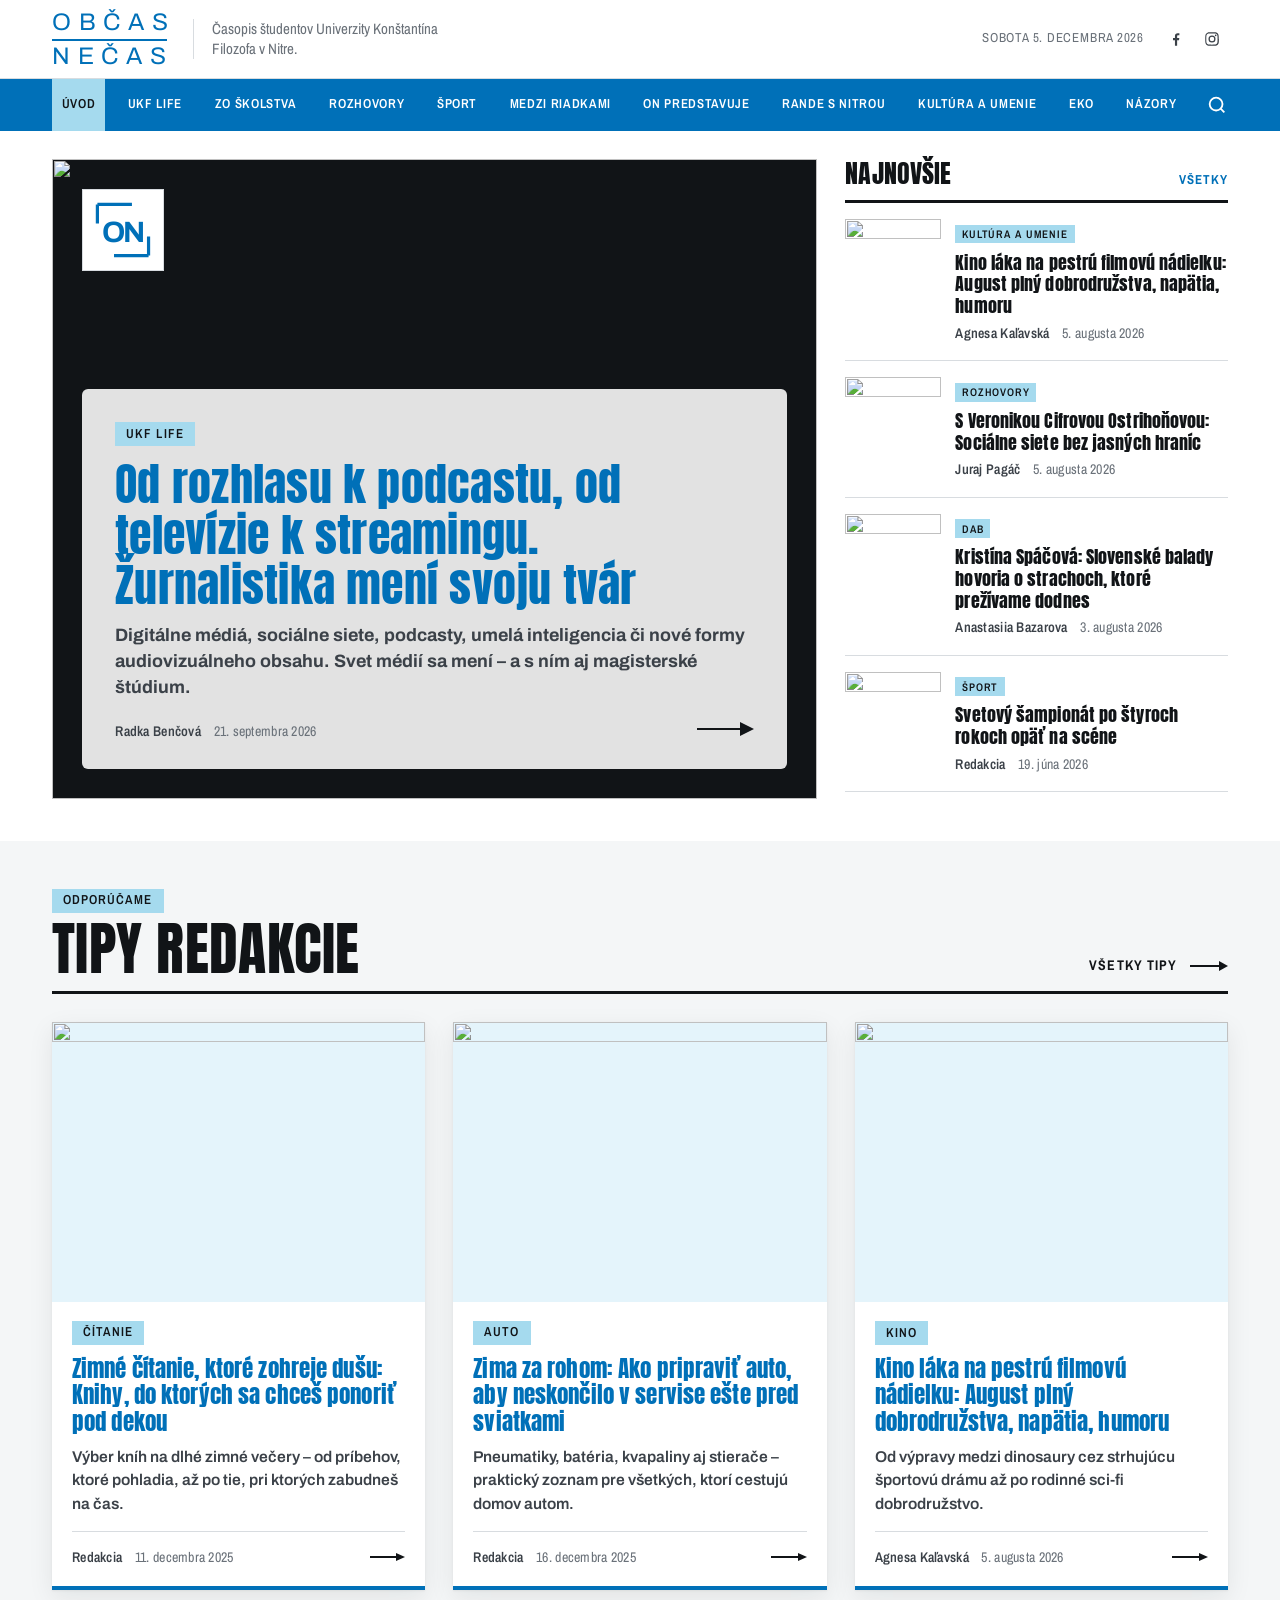
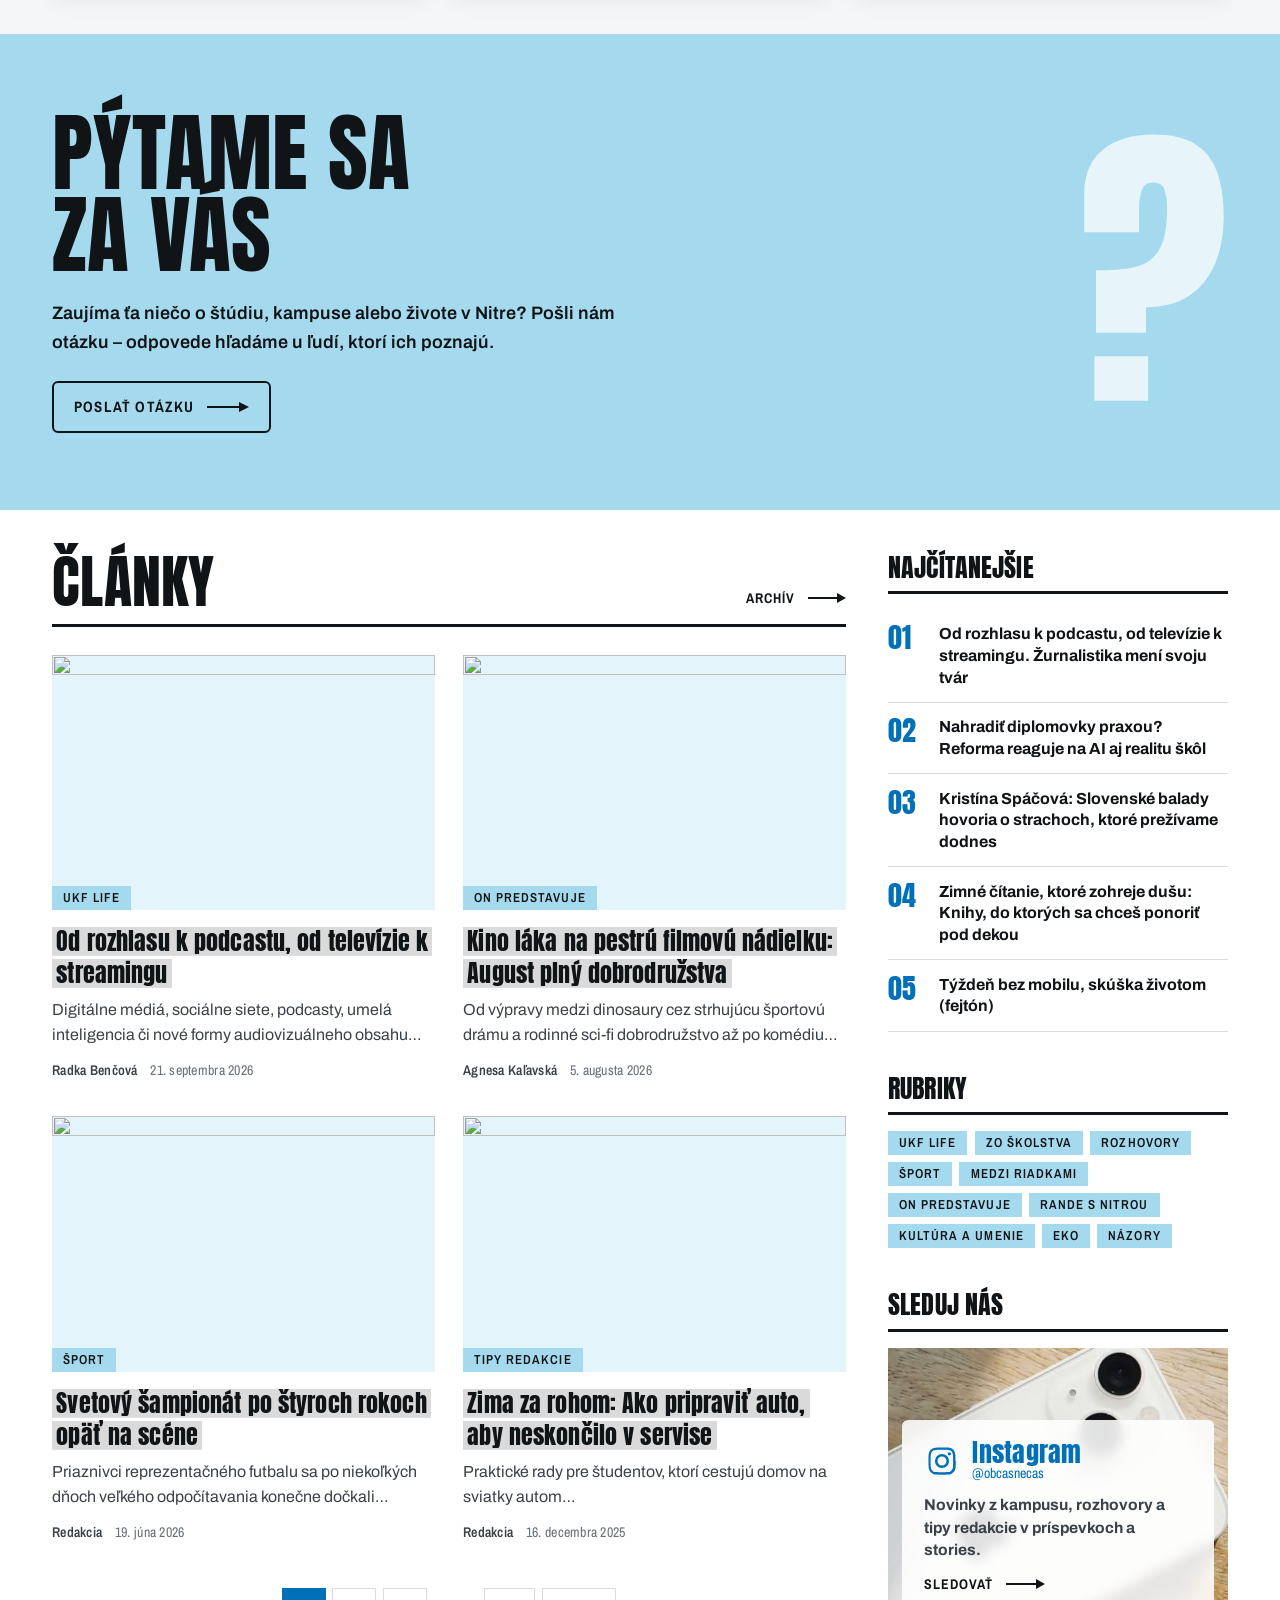
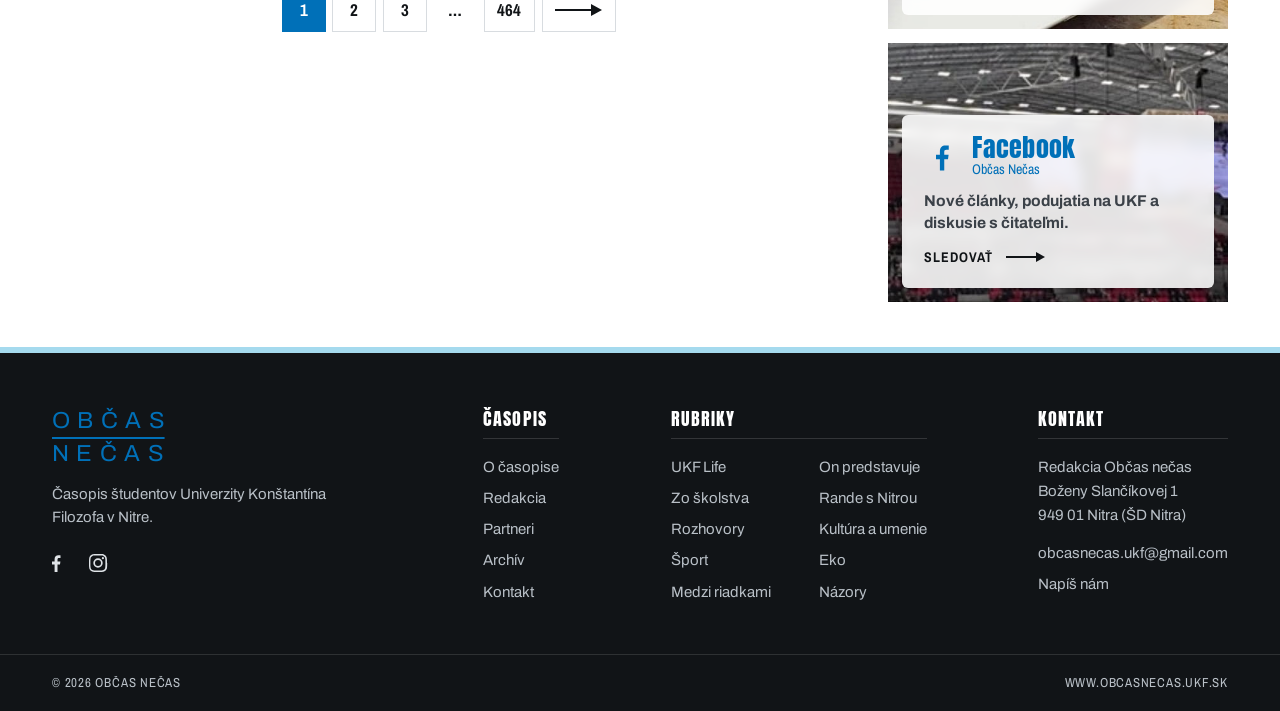
==== commit ee28bc5d: "add contact column to footer" ====
--- a/index.html
+++ b/index.html
@@ -380,6 +380,19 @@
         </ul>
       </div>
     </nav>
+
+    <div class="footer__contact">
+      <h3>Kontakt</h3>
+      <address>
+        Redakcia Občas nečas<br>
+        Boženy Slančíkovej 1<br>
+        949 01 Nitra (ŠD Nitra)
+      </address>
+      <ul class="footer__links">
+        <li><a href="mailto:obcasnecas.ukf@gmail.com">obcasnecas.ukf@gmail.com</a></li>
+        <li><a href="kontakt.html">Napíš nám</a></li>
+      </ul>
+    </div>
   </div>
 
   <!-- folio — ako pätička strany v tlači -->
--- a/css/main.css
+++ b/css/main.css
@@ -847,6 +847,7 @@
   text-transform: uppercase;
 }
 .footer__links li + li { margin-top: .45rem; }
+.footer address { margin-bottom: .9rem; font-style: normal; line-height: 1.6; }
 
 /* rubriky — rovnaký zoznam ako „Časopis“, rozdelený do dvoch stĺpcov */
 .footer__links--cols {
@@ -1189,6 +1190,8 @@
   .grid--2,
   .tips { grid-template-columns: repeat(2, 1fr); }
   .masthead__date { display: block; }
+  .footer__top { grid-template-columns: repeat(2, auto); justify-content: space-between; }
+  .footer__brand { grid-column: 1 / -1; }
   .footer__nav { grid-template-columns: auto auto; column-gap: clamp(2.5rem, 7vw, 6rem); }
 }
 
@@ -1209,8 +1212,11 @@
     line-height: .82;
   }
   .split { grid-template-columns: minmax(0, 1fr) 340px; }
-  /* stĺpce podľa obsahu, rozložené na celú šírku — rubriky končia na pravom okraji */
-  .footer__top { grid-template-columns: minmax(0, 24rem) auto; justify-content: space-between; }
+  /* štyri stĺpce (značka, Časopis, Rubriky, Kontakt) s rovnakými medzerami;
+     .footer__nav sa „rozpustí“, aby jeho stĺpce boli priamo v mriežke */
+  .footer__top { grid-template-columns: repeat(4, auto); justify-content: space-between; }
+  .footer__brand { grid-column: auto; max-width: 20rem; }
+  .footer__nav { display: contents; }
 }
 
 /* Desktopové menu — rubriky rozložené na šírku obsahu: prvá záložka začína
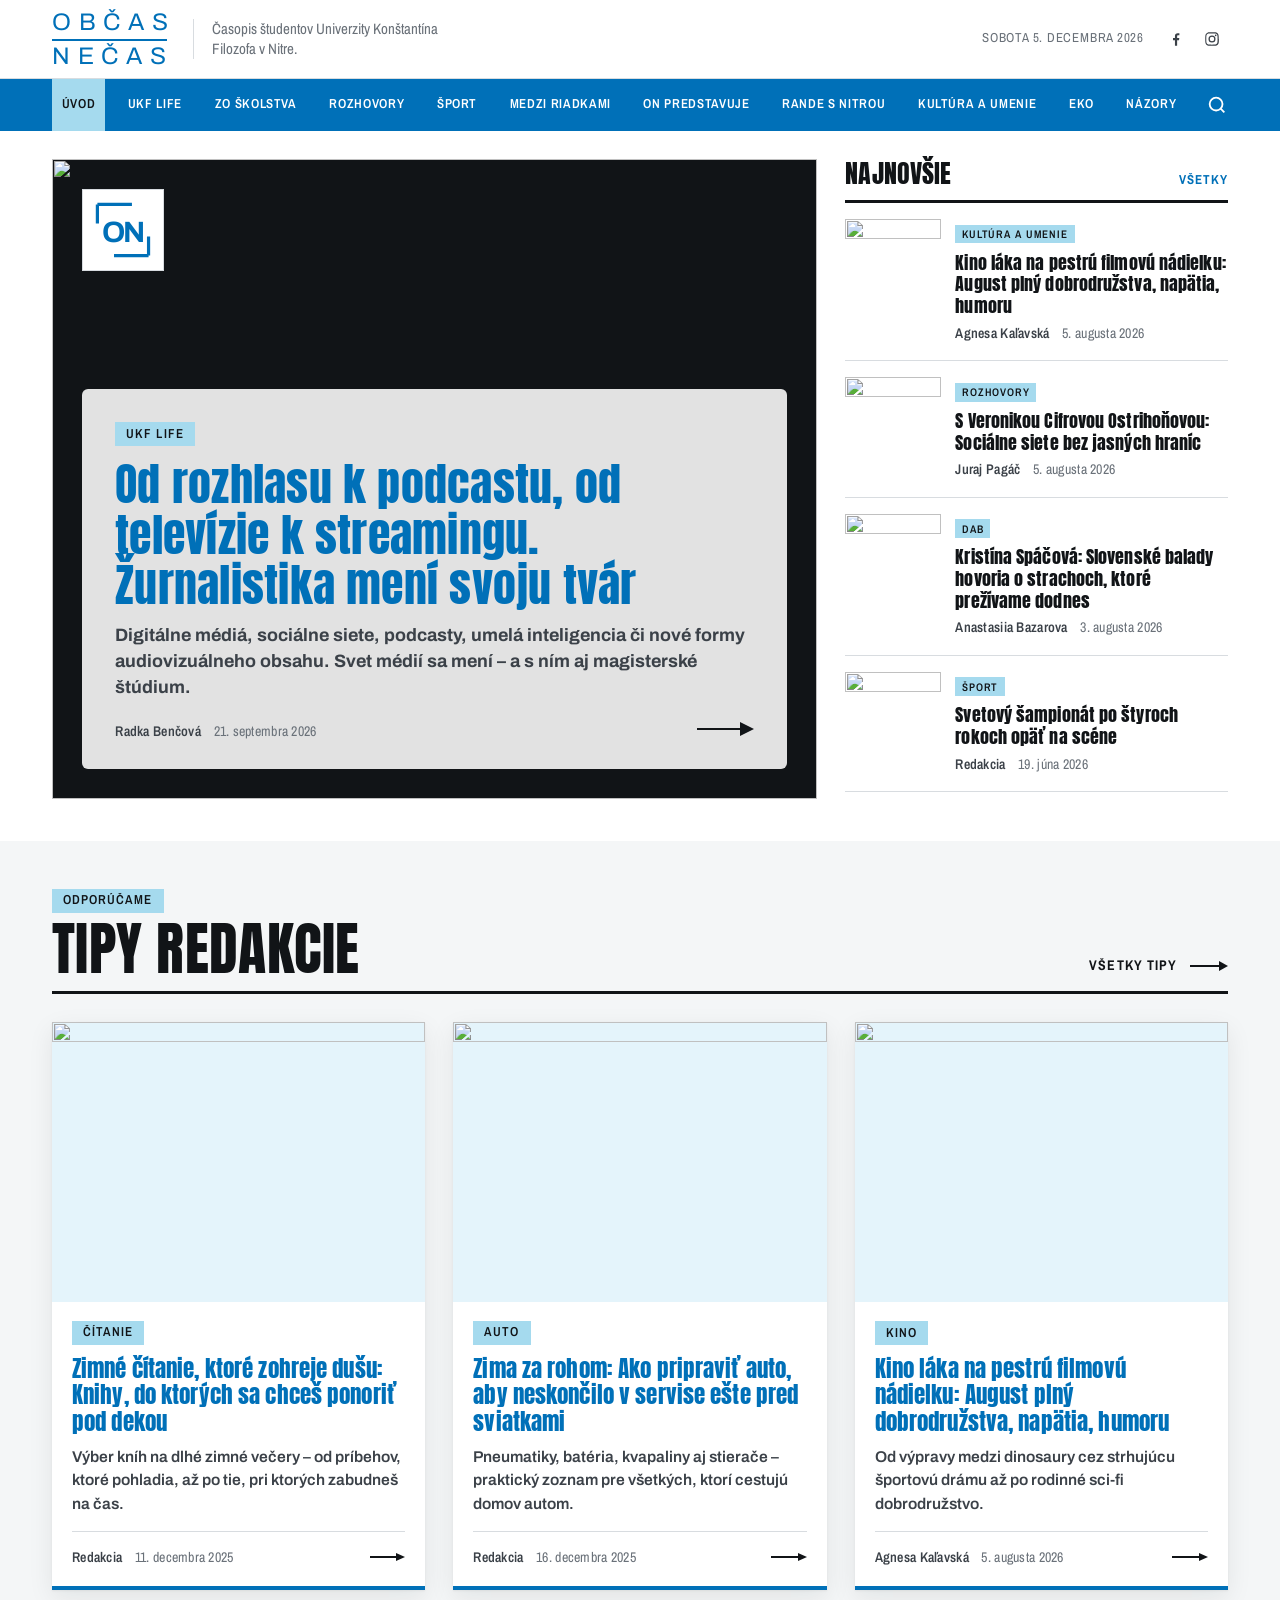
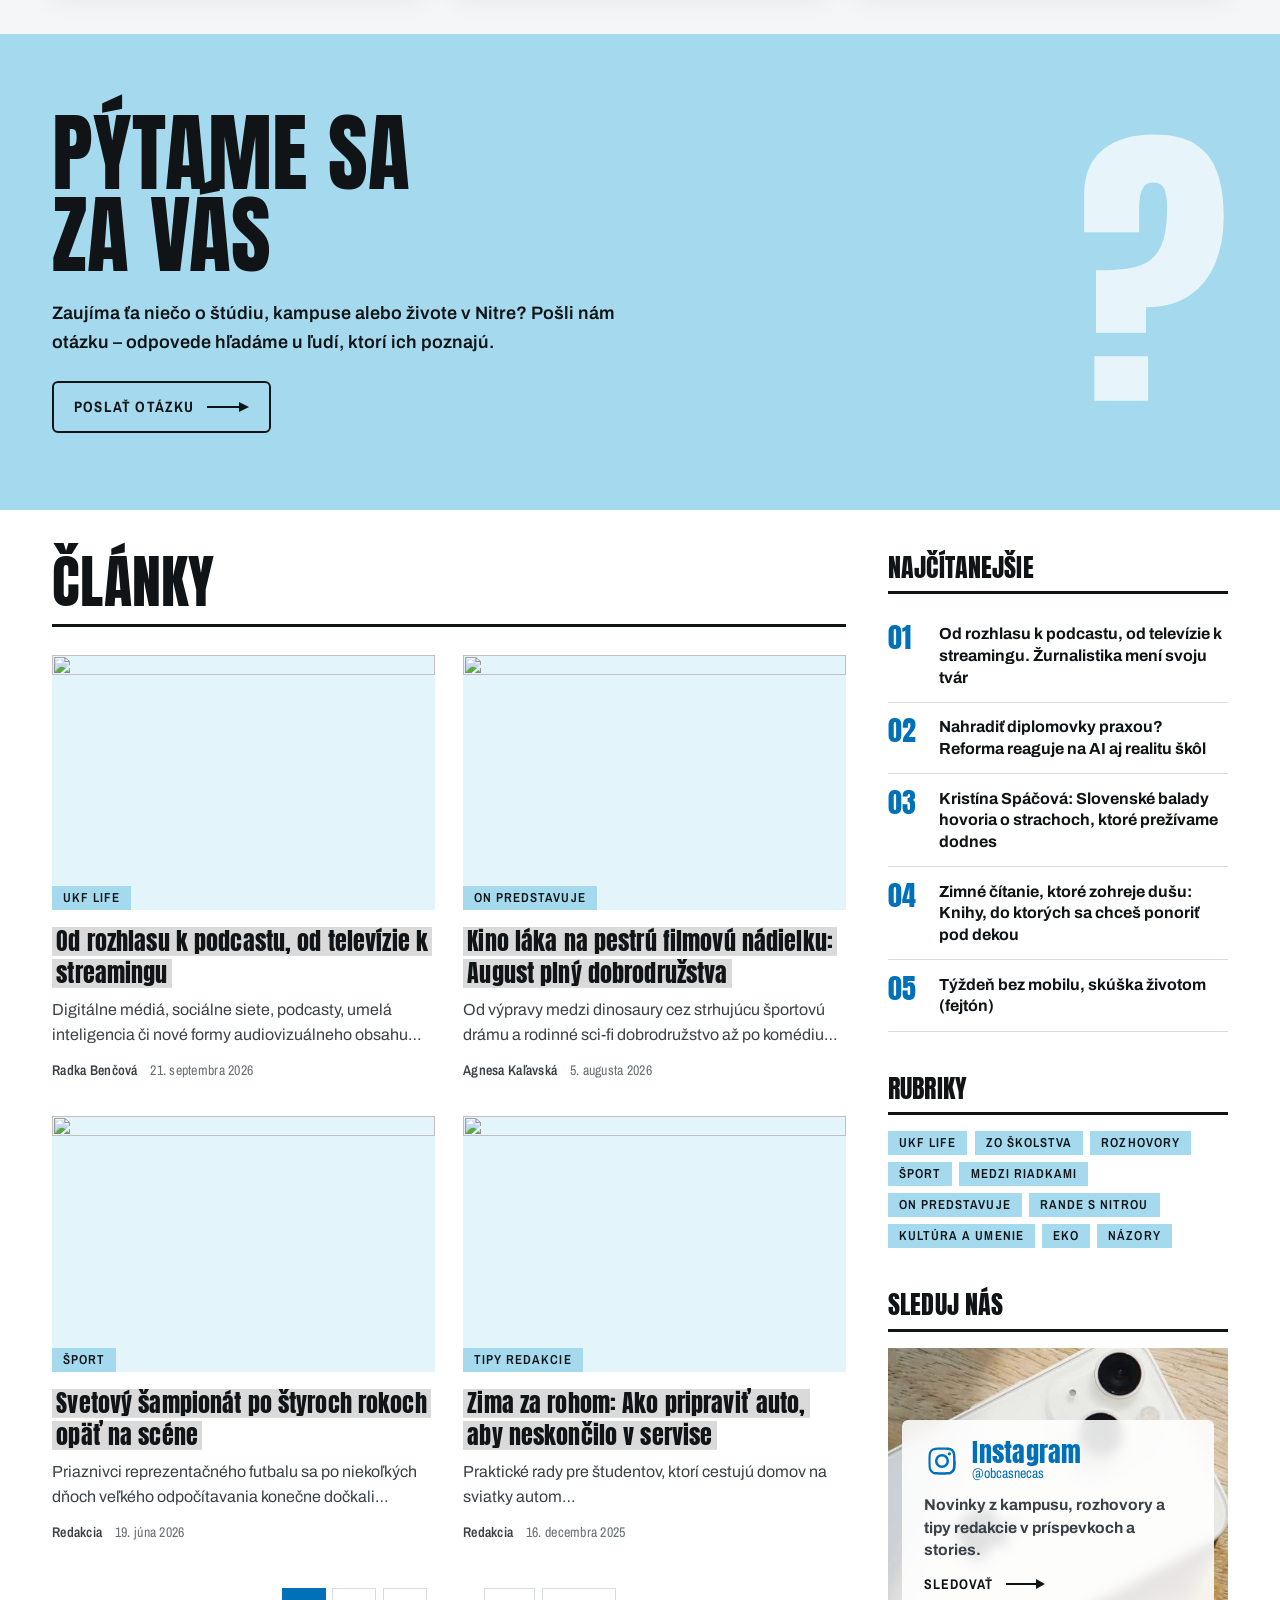
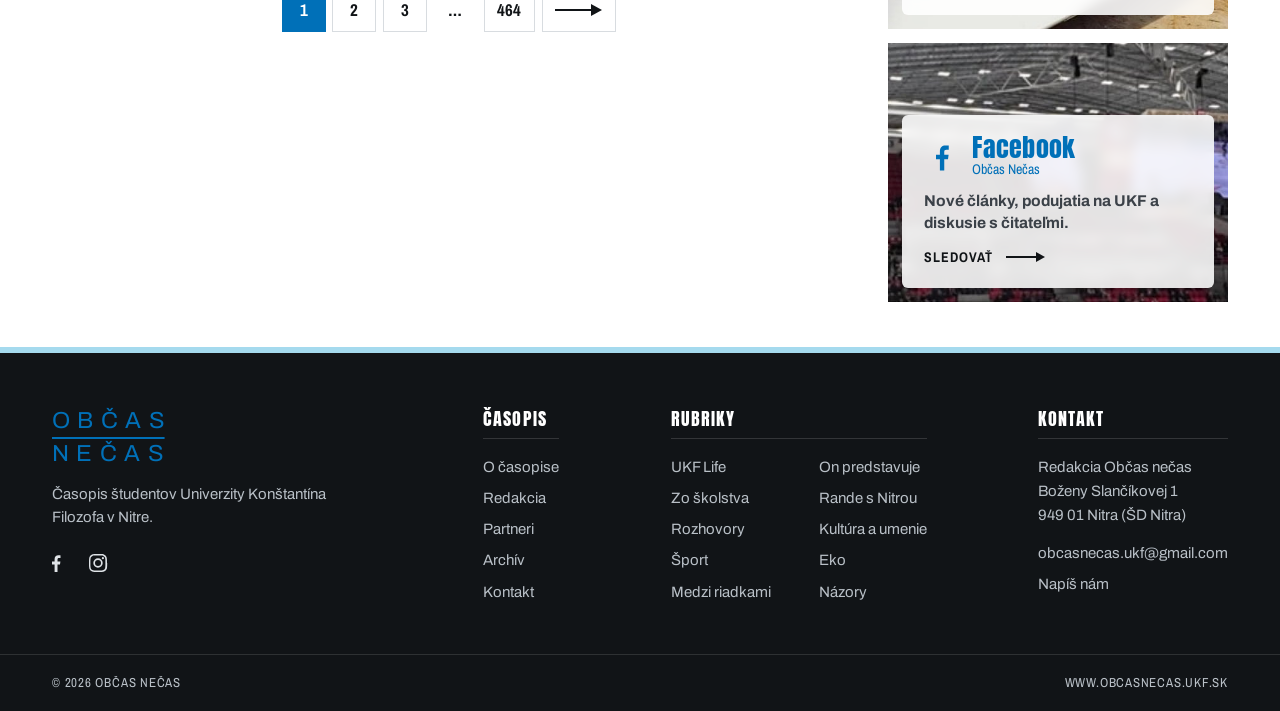
==== commit 6519abd4: "remove link" ====
--- a/index.html
+++ b/index.html
@@ -215,7 +215,6 @@
       <div>
         <header class="section-head">
           <h2 id="h-clanky">Články</h2>
-          <a class="section-head__more" href="#">Archív <span class="arrow" aria-hidden="true"></span></a>
         </header>
 
         <div class="grid grid--2">
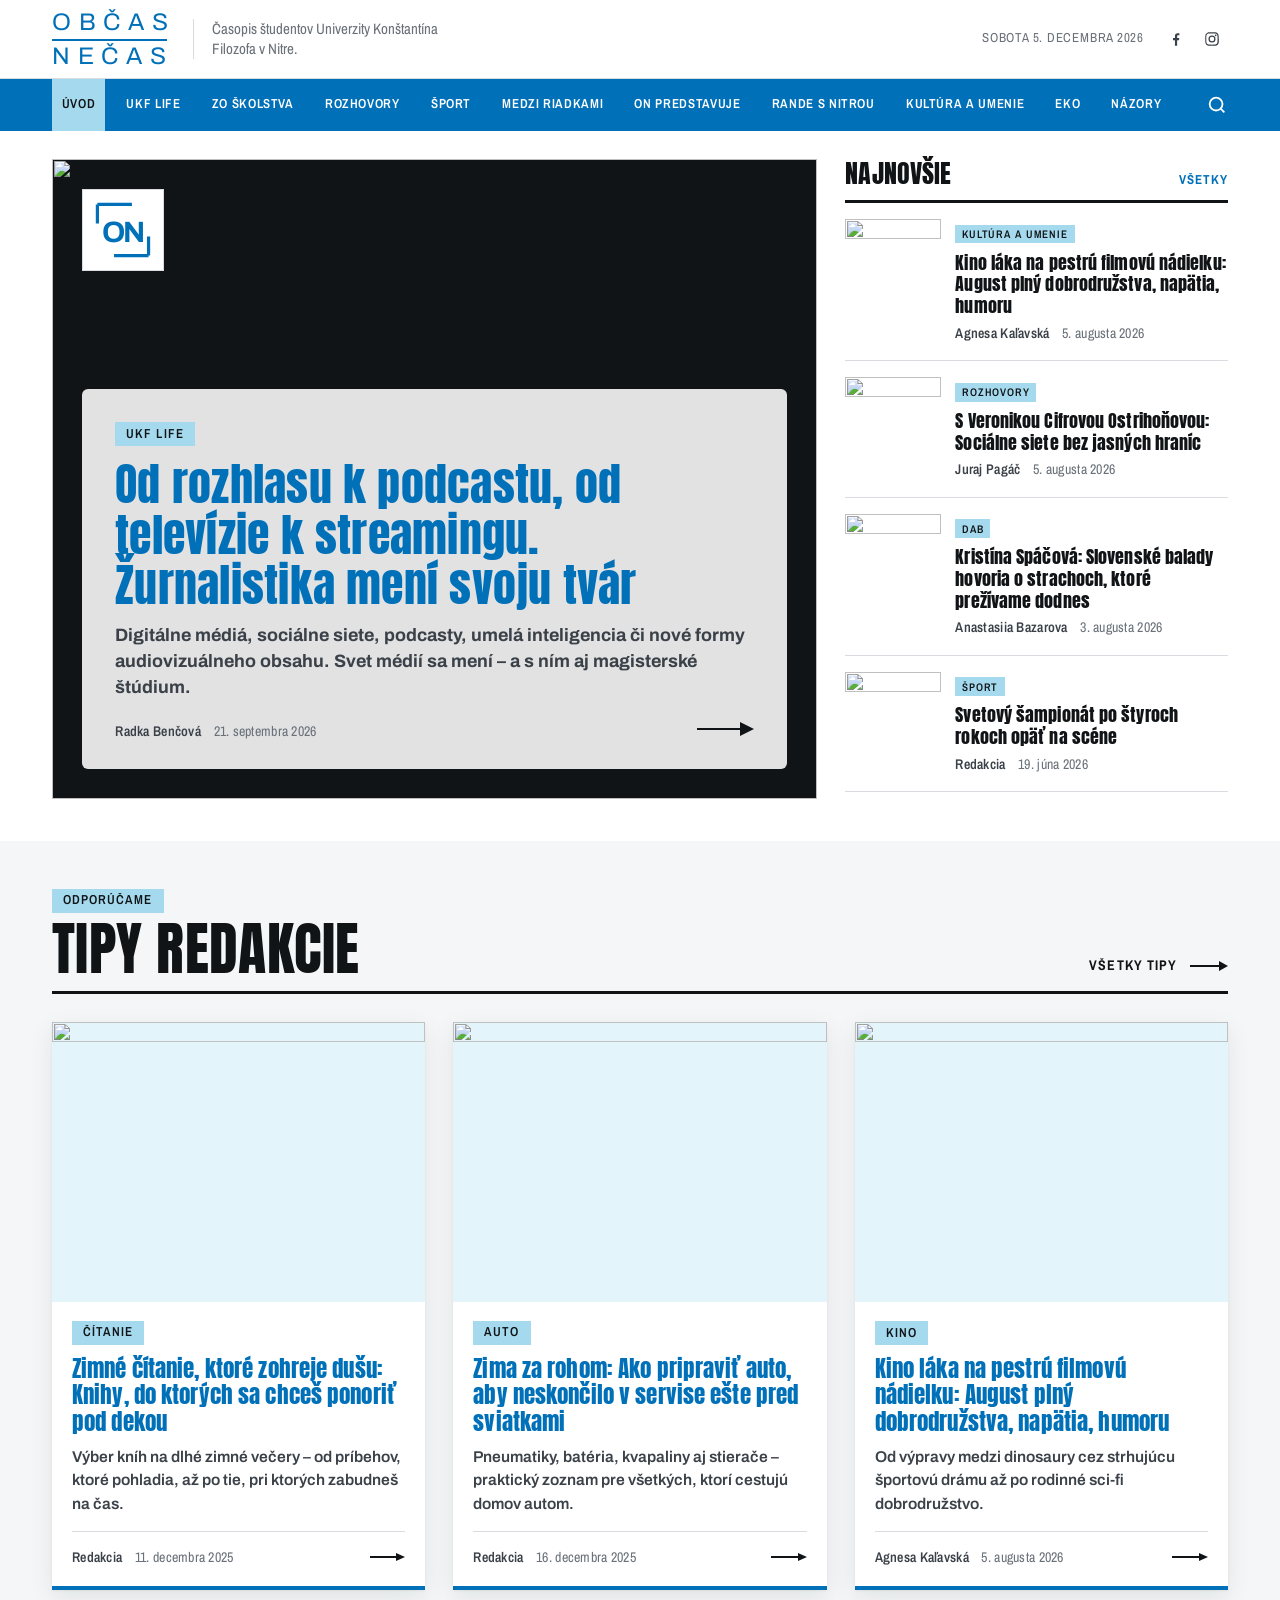
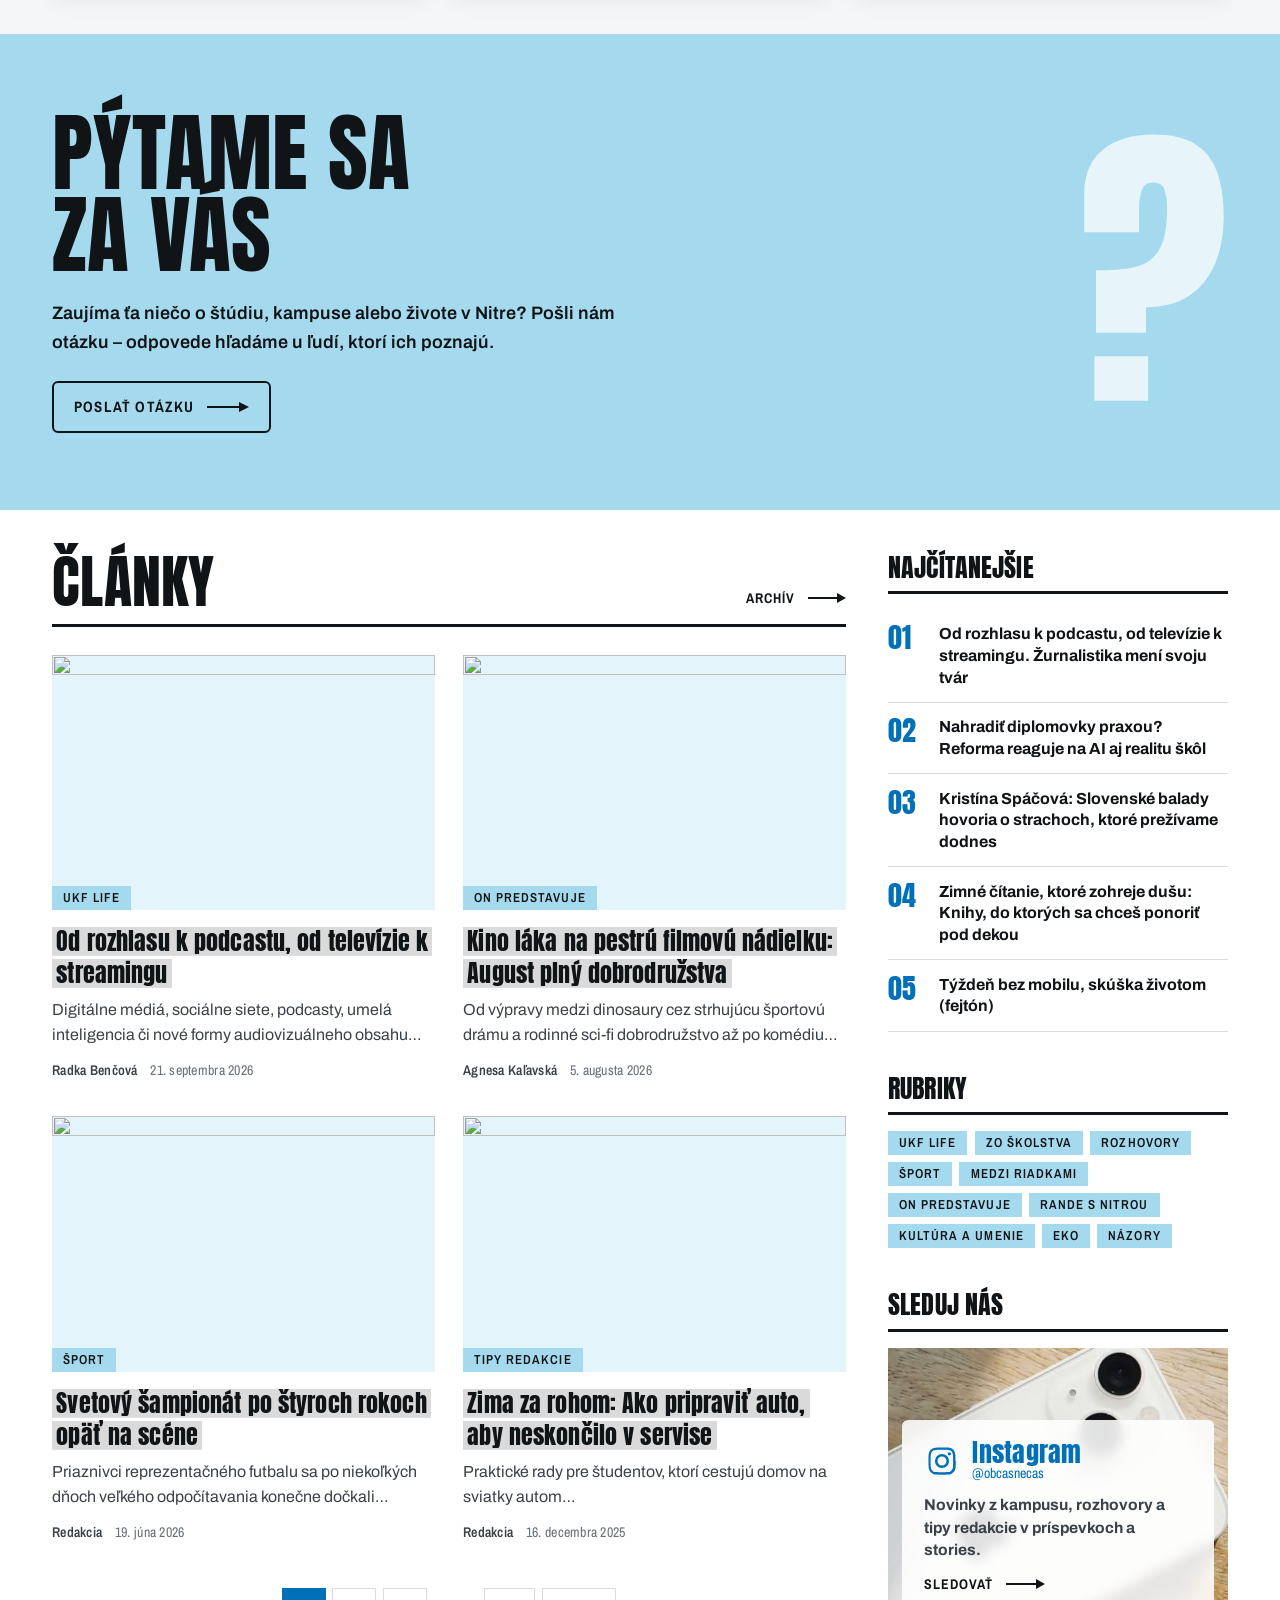
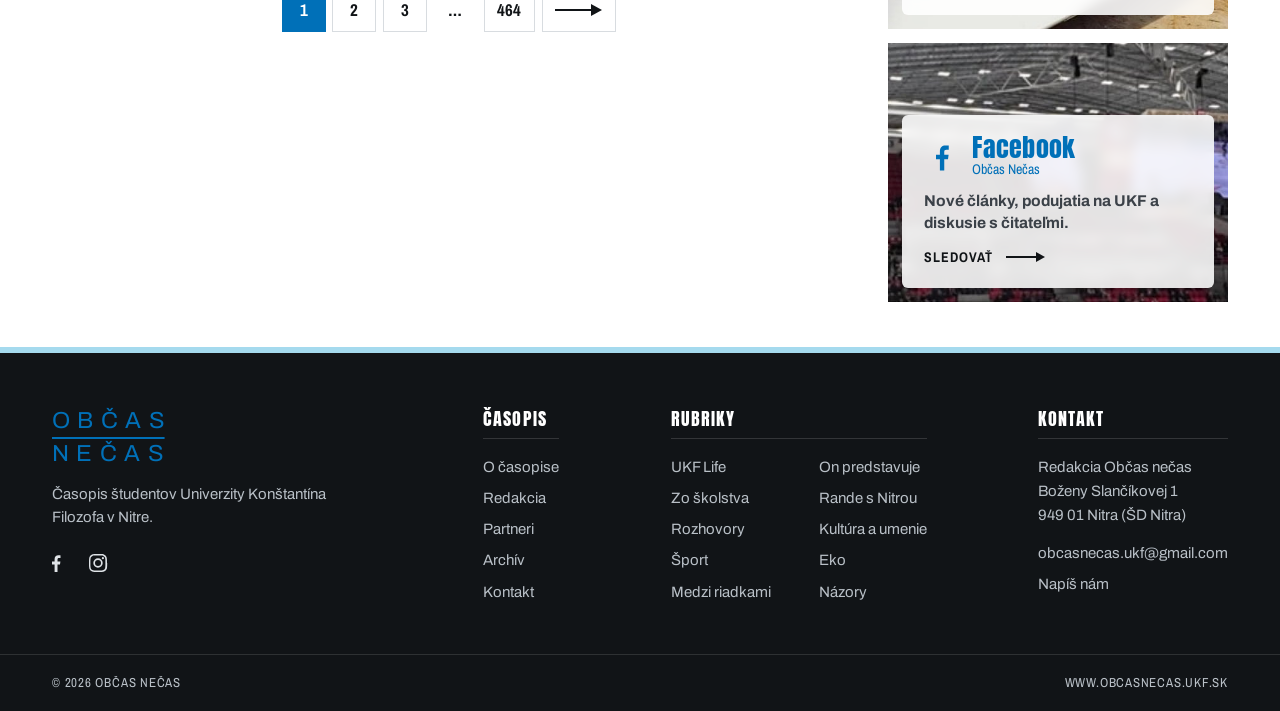
==== commit 0abc34e0: "added searchbar" ====
--- a/index.html
+++ b/index.html
@@ -21,6 +21,7 @@
   <symbol id="i-sp" viewBox="0 0 24 24"><path d="M12 3a9 9 0 1 0 0 18 9 9 0 0 0 0-18zm4.1 13a.6.6 0 0 1-.8.2c-2.3-1.4-5.1-1.7-8.5-.9a.6.6 0 1 1-.3-1.1c3.7-.8 6.8-.5 9.4 1a.6.6 0 0 1 .2.8zm1.1-2.4a.7.7 0 0 1-1 .2c-2.6-1.6-6.5-2-9.6-1.1a.7.7 0 1 1-.4-1.4c3.5-1 7.8-.5 10.8 1.3.3.2.4.7.2 1zm.1-2.5C14.2 9.3 9.1 9.1 6.1 10a.8.8 0 1 1-.5-1.6c3.4-1 9-.8 12.6 1.3a.8.8 0 0 1-.9 1.4z"/></symbol>
   <symbol id="i-menu" viewBox="0 0 24 24"><path d="M3 6h18M3 12h18M3 18h18"/></symbol>
   <symbol id="i-search" viewBox="0 0 24 24"><circle cx="11" cy="11" r="7"/><path d="m20 20-4-4"/></symbol>
+  <symbol id="i-close" viewBox="0 0 24 24"><path d="M6 6l12 12M18 6 6 18"/></symbol>
   <!-- ON logo: modré ON s rohovými linkami -->
   <symbol id="on-logo" viewBox="0 0 100 100">
     <path d="M10 10H64M10 10V40M90 90H36M90 90V60" fill="none" stroke="#0070b8" stroke-width="5"/>
@@ -55,20 +56,30 @@
       </button>
       <ul class="nav__menu" id="menu">
         <li><a href="index.html" aria-current="page">Úvod</a></li>
-        <li><a href="#">UKF Life</a></li>
-        <li><a href="rubrika.html">Zo školstva</a></li>
-        <li><a href="#">Rozhovory</a></li>
-        <li><a href="#">Šport</a></li>
-        <li><a href="#">Medzi riadkami</a></li>
-        <li><a href="#">ON predstavuje</a></li>
-        <li><a href="#">Rande s Nitrou</a></li>
-        <li><a href="#">Kultúra a umenie</a></li>
-        <li><a href="#">EKO</a></li>
-        <li><a href="#">Názory</a></li>
+        <li><a href="rubrika.html?r=ukf-life">UKF Life</a></li>
+        <li><a href="rubrika.html?r=zo-skolstva">Zo školstva</a></li>
+        <li><a href="rubrika.html?r=rozhovory">Rozhovory</a></li>
+        <li><a href="rubrika.html?r=sport">Šport</a></li>
+        <li><a href="rubrika.html?r=medzi-riadkami">Medzi riadkami</a></li>
+        <li><a href="rubrika.html?r=on-predstavuje">ON predstavuje</a></li>
+        <li><a href="rubrika.html?r=rande-s-nitrou">Rande s Nitrou</a></li>
+        <li><a href="rubrika.html?r=kultura-a-umenie">Kultúra a umenie</a></li>
+        <li><a href="rubrika.html?r=eko">EKO</a></li>
+        <li><a href="rubrika.html?r=nazory">Názory</a></li>
       </ul>
-      <button class="nav__search-toggle" type="button" aria-label="Vyhľadať">
-        <svg aria-hidden="true"><use href="#i-search"/></svg>
+      <button class="nav__search-toggle" type="button" aria-label="Vyhľadať" aria-expanded="false" aria-controls="nav-search">
+        <svg class="icon-search" aria-hidden="true"><use href="#i-search"/></svg>
+        <svg class="icon-close" aria-hidden="true"><use href="#i-close"/></svg>
       </button>
+
+      <!-- vyhľadávanie — len vizuálny návrh, nič nevyhľadáva -->
+      <div class="nav-search" id="nav-search" hidden>
+        <form class="nav-search__form" role="search" action="#">
+          <label class="sr-only" for="nav-search-input">Vyhľadať článok</label>
+          <input id="nav-search-input" type="search" placeholder="Vyhľadať článok" autocomplete="off">
+          <button type="submit" aria-label="Hľadať"><svg aria-hidden="true"><use href="#i-search"/></svg></button>
+        </form>
+      </div>
     </div>
   </nav>
 </header>
@@ -83,7 +94,7 @@
         <img class="hero__img" src="https://www.obcasnecas.ukf.sk/wp-content/2026/09/1.1..jpg" alt="">
         <span class="on-logo" aria-hidden="true"><svg><use href="#on-logo"/></svg></span>
         <div class="post-panel">
-          <a class="tab" href="#">UKF Life</a>
+          <a class="tab" href="rubrika.html?r=ukf-life">UKF Life</a>
           <h2><a href="clanok.html">Od rozhlasu k podcastu, od televízie k streamingu. Žurnalistika mení svoju tvár</a></h2>
           <p>Digitálne médiá, sociálne siete, podcasty, umelá inteligencia či nové formy audiovizuálneho obsahu. Svet médií sa mení – a s ním aj magisterské štúdium.</p>
           <div class="post-panel__foot">
@@ -102,7 +113,7 @@
           <li>
             <img src="https://www.obcasnecas.ukf.sk/wp-content/2026/08/labkova_patrola_02-3.jpg" alt="" loading="lazy">
             <div>
-              <a class="tab" href="#">Kultúra a umenie</a>
+              <a class="tab" href="rubrika.html?r=kultura-a-umenie">Kultúra a umenie</a>
               <h3><a href="clanok.html">Kino láka na pestrú filmovú nádielku: August plný dobrodružstva, napätia, humoru</a></h3>
               <div class="meta"><span class="author">Agnesa Kaľavská</span><span>5. augusta 2026</span></div>
             </div>
@@ -110,7 +121,7 @@
           <li>
             <img src="https://www.obcasnecas.ukf.sk/wp-content/2026/04/veronika-scaled.jpg" alt="" loading="lazy">
             <div>
-              <a class="tab" href="#">Rozhovory</a>
+              <a class="tab" href="rubrika.html?r=rozhovory">Rozhovory</a>
               <h3><a href="clanok.html">S Veronikou Cifrovou Ostrihoňovou: Sociálne siete bez jasných hraníc</a></h3>
               <div class="meta"><span class="author">Juraj Pagáč</span><span>5. augusta 2026</span></div>
             </div>
@@ -126,7 +137,7 @@
           <li>
             <img src="https://www.obcasnecas.ukf.sk/wp-content/2026/06/iii.jpg" alt="" loading="lazy">
             <div>
-              <a class="tab" href="#">Šport</a>
+              <a class="tab" href="rubrika.html?r=sport">Šport</a>
               <h3><a href="clanok.html">Svetový šampionát po štyroch rokoch opäť na scéne</a></h3>
               <div class="meta"><span class="author">Redakcia</span><span>19. júna 2026</span></div>
             </div>
@@ -215,6 +226,7 @@
       <div>
         <header class="section-head">
           <h2 id="h-clanky">Články</h2>
+          <a class="section-head__more" href="#">Archív <span class="arrow" aria-hidden="true"></span></a>
         </header>
 
         <div class="grid grid--2">
@@ -292,16 +304,16 @@
         <section class="widget">
           <h2 class="widget__title">Rubriky</h2>
           <div class="rubrics">
-            <a class="tab" href="#">UKF Life</a>
-            <a class="tab" href="rubrika.html">Zo školstva</a>
-            <a class="tab" href="#">Rozhovory</a>
-            <a class="tab" href="#">Šport</a>
-            <a class="tab" href="#">Medzi riadkami</a>
-            <a class="tab" href="#">On predstavuje</a>
-            <a class="tab" href="#">Rande s Nitrou</a>
-            <a class="tab" href="#">Kultúra a umenie</a>
-            <a class="tab" href="#">Eko</a>
-            <a class="tab" href="#">Názory</a>
+            <a class="tab" href="rubrika.html?r=ukf-life">UKF Life</a>
+            <a class="tab" href="rubrika.html?r=zo-skolstva">Zo školstva</a>
+            <a class="tab" href="rubrika.html?r=rozhovory">Rozhovory</a>
+            <a class="tab" href="rubrika.html?r=sport">Šport</a>
+            <a class="tab" href="rubrika.html?r=medzi-riadkami">Medzi riadkami</a>
+            <a class="tab" href="rubrika.html?r=on-predstavuje">On predstavuje</a>
+            <a class="tab" href="rubrika.html?r=rande-s-nitrou">Rande s Nitrou</a>
+            <a class="tab" href="rubrika.html?r=kultura-a-umenie">Kultúra a umenie</a>
+            <a class="tab" href="rubrika.html?r=eko">Eko</a>
+            <a class="tab" href="rubrika.html?r=nazory">Názory</a>
           </div>
         </section>
 
@@ -366,16 +378,16 @@
       <div>
         <h3>Rubriky</h3>
         <ul class="footer__links footer__links--cols">
-          <li><a href="#">UKF Life</a></li>
-          <li><a href="rubrika.html">Zo školstva</a></li>
-          <li><a href="#">Rozhovory</a></li>
-          <li><a href="#">Šport</a></li>
-          <li><a href="#">Medzi riadkami</a></li>
-          <li><a href="#">On predstavuje</a></li>
-          <li><a href="#">Rande s Nitrou</a></li>
-          <li><a href="#">Kultúra a umenie</a></li>
-          <li><a href="#">Eko</a></li>
-          <li><a href="#">Názory</a></li>
+          <li><a href="rubrika.html?r=ukf-life">UKF Life</a></li>
+          <li><a href="rubrika.html?r=zo-skolstva">Zo školstva</a></li>
+          <li><a href="rubrika.html?r=rozhovory">Rozhovory</a></li>
+          <li><a href="rubrika.html?r=sport">Šport</a></li>
+          <li><a href="rubrika.html?r=medzi-riadkami">Medzi riadkami</a></li>
+          <li><a href="rubrika.html?r=on-predstavuje">On predstavuje</a></li>
+          <li><a href="rubrika.html?r=rande-s-nitrou">Rande s Nitrou</a></li>
+          <li><a href="rubrika.html?r=kultura-a-umenie">Kultúra a umenie</a></li>
+          <li><a href="rubrika.html?r=eko">Eko</a></li>
+          <li><a href="rubrika.html?r=nazory">Názory</a></li>
         </ul>
       </div>
     </nav>
@@ -412,6 +424,20 @@
     toggle.setAttribute('aria-expanded', open);
   });
 
+  // vyhľadávací panel (len vizuál)
+  const searchBtn = nav.querySelector('.nav__search-toggle');
+  const searchBox = document.getElementById('nav-search');
+  const setSearch = open => {
+    searchBox.hidden = !open;
+    searchBtn.setAttribute('aria-expanded', open);
+    searchBtn.setAttribute('aria-label', open ? 'Zavrieť vyhľadávanie' : 'Vyhľadať');
+    if (open) searchBox.querySelector('input').focus();
+  };
+  searchBtn.addEventListener('click', () => setSearch(searchBox.hidden));
+  searchBox.querySelector('form').addEventListener('submit', e => e.preventDefault());
+  document.addEventListener('keydown', e => { if (e.key === 'Escape' && !searchBox.hidden) { setSearch(false); searchBtn.focus(); } });
+  document.addEventListener('click', e => { if (!searchBox.hidden && !searchBox.contains(e.target) && !searchBtn.contains(e.target)) setSearch(false); });
+
 
   // dnešný dátum
   document.getElementById('dnes').textContent =
--- a/css/main.css
+++ b/css/main.css
@@ -309,6 +309,59 @@
 .nav__toggle svg,
 .nav__search-toggle svg { width: 22px; height: 22px; stroke: currentColor; fill: none; stroke-width: 2; }
 
+/* vyhľadávanie v menu — tlačidlo s lupou / krížikom a vysúvací panel */
+.nav .container { position: relative; }
+.nav__search-toggle {
+  justify-content: center;
+  width: 52px;
+  margin-right: -15px;            /* ikona zostáva zarovnaná s pravým okrajom obsahu */
+  padding: 0;
+  transition: background-color .2s;
+}
+.nav__search-toggle:hover,
+.nav__search-toggle[aria-expanded="true"] { background: var(--on-blue-dark); }
+.nav__search-toggle .icon-close,
+.nav__search-toggle[aria-expanded="true"] .icon-search { display: none; }
+.nav__search-toggle[aria-expanded="true"] .icon-close { display: block; }
+
+.nav-search {
+  position: absolute;
+  top: calc(100% + 10px);
+  right: var(--gutter);
+  width: min(380px, calc(100% - 2 * var(--gutter)));
+  padding: 12px;
+  background: #fff;
+  box-shadow: 0 2px 4px rgba(17, 20, 23, .08), 0 12px 32px rgba(17, 20, 23, .18);
+}
+.nav-search__form { display: flex; }
+.nav-search__form input {
+  flex: 1;
+  min-width: 0;
+  height: 44px;
+  padding: 0 .9rem;
+  border: 1px solid var(--line);
+  border-right: 0;
+  border-radius: 0;
+  color: var(--ink);
+  font: inherit;
+  font-size: 1rem;
+}
+.nav-search__form input:focus { outline: none; border-color: var(--on-blue); }
+.nav-search__form button {
+  display: grid;
+  place-items: center;
+  flex: none;
+  width: 44px;
+  height: 44px;
+  border: 0;
+  background: var(--on-blue);
+  color: #fff;
+  cursor: pointer;
+  transition: background-color .2s;
+}
+.nav-search__form button:hover { background: var(--on-blue-dark); }
+.nav-search__form svg { width: 20px; height: 20px; stroke: currentColor; fill: none; stroke-width: 2; }
+
 .nav__menu {
   display: none;
   margin: 0; padding: 0;
@@ -661,6 +714,7 @@
 /* ---------- 8. Dvojstĺpec: obsah + bočný panel ---------- */
 .split {
   display: grid;
+  grid-template-columns: minmax(0, 1fr);   /* na mobile stĺpec nesmie rásť podľa obsahu */
   gap: calc(var(--gap) * 1.5);
 }
 
@@ -976,8 +1030,8 @@
 }
 .info-list > div {
   display: grid;
-  grid-template-columns: 8.5rem 1fr;
-  gap: 1rem;
+  grid-template-columns: minmax(0, 1fr);   /* mobil: štítok nad hodnotou */
+  gap: .2rem 1rem;
   padding: .85rem 0;
   border-bottom: 1px solid var(--line);
 }
@@ -990,7 +1044,7 @@
   letter-spacing: .08em;
   text-transform: uppercase;
 }
-.info-list dd { margin: 0; line-height: 1.5; }
+.info-list dd { margin: 0; line-height: 1.5; overflow-wrap: anywhere; }
 
 /* ocenenia — rok veľkým modrým písmom, ako čísla v Najčítanejšie */
 .awards > li {
@@ -1020,7 +1074,7 @@
 /* redakcia — karty členov */
 .team {
   display: grid;
-  grid-template-columns: repeat(auto-fill, minmax(240px, 1fr));
+  grid-template-columns: repeat(auto-fill, minmax(min(240px, 100%), 1fr));
   gap: 12px;
 }
 .member {
@@ -1033,7 +1087,7 @@
   background: #fff;
 }
 /* vedenie s e-mailmi — širšie karty, aby sa adresy nelámali */
-.team--lead { grid-template-columns: repeat(auto-fill, minmax(300px, 1fr)); }
+.team--lead { grid-template-columns: repeat(auto-fill, minmax(min(300px, 100%), 1fr)); }
 .member__body {
   display: flex;
   flex-direction: column;
@@ -1061,7 +1115,7 @@
 /* partneri — karty ako v redakcii: logo, názov a modrá linka dole */
 .partners {
   display: grid;
-  grid-template-columns: repeat(auto-fill, minmax(170px, 1fr));
+  grid-template-columns: repeat(auto-fill, minmax(min(170px, 100%), 1fr));
   gap: 12px;
 }
 .partners li > * {
@@ -1094,7 +1148,7 @@
 /* archív — obálky čísel, staršie čísla ako štítky */
 .issues {
   display: grid;
-  grid-template-columns: repeat(auto-fill, minmax(140px, 1fr));
+  grid-template-columns: repeat(auto-fill, minmax(min(140px, 100%), 1fr));
   gap: 1.25rem var(--gap);
 }
 .issues a { display: block; color: var(--ink); }
@@ -1181,6 +1235,7 @@
 .form__check input { width: 18px; height: 18px; margin: .1rem 0 0; flex: none; accent-color: var(--on-blue); }
 .form .btn { justify-self: start; }
 @media (min-width: 600px) {
+  .info-list > div { grid-template-columns: 8.5rem minmax(0, 1fr); }
   .form__row { grid-template-columns: 1fr 1fr; }
 }
 
@@ -1234,7 +1289,6 @@
     font-size: .8125rem;
     letter-spacing: .05em;
   }
-  .nav__search-toggle { padding: 0; }
 }
 
 /* zmenšený pohyb */
